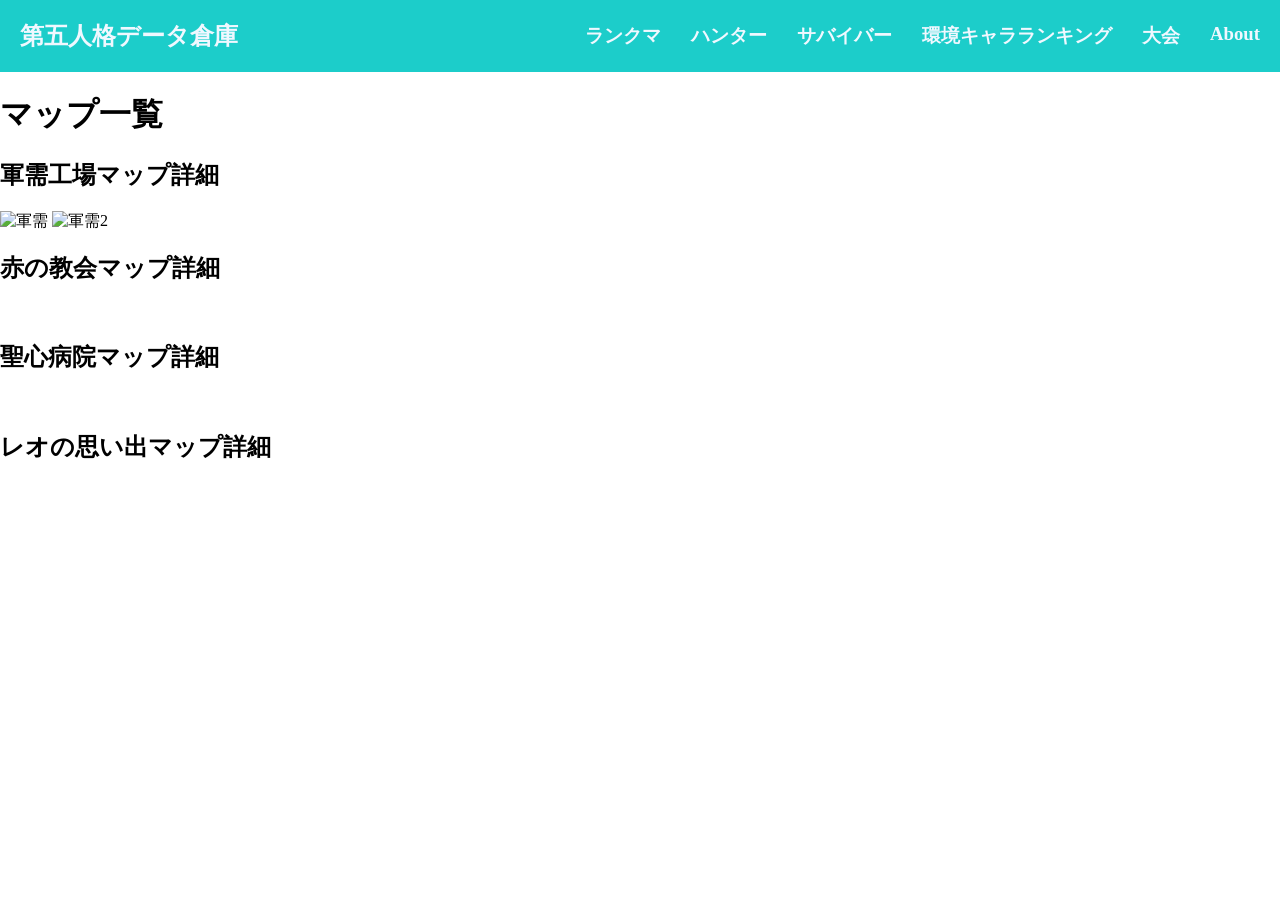
==== suporn.html @ 9f95052d "Add files via upload" ====
<!DOCTYPE html>
<html lang="ja">
<head>
  <meta charset="UTF-8">
    <link rel="stylesheet" href="smile.css">
  <link rel="stylesheet" href="sporn.css">
  <title>スポーン位置一覧</title>

</head>

<body>

   <div class="header">
    <div class="title"> 
      <h2>第五人格データ倉庫</h2>
    </div>
      <div class="headerdata">
      <h3>ランクマ</h3>
      <h3>ハンター</h3>
      <h3>サバイバー</h3>
      <h3>環境キャラランキング</h3>
      <h3>大会</h3>
      <h3>About</h3>
      </div>
    
  </div>


  <div class="map">
    <h1>マップ一覧</h1>
    <h2>軍需工場マップ詳細</h2>
    <img src="./軍需.png" alt="軍需">
    <img src="./軍需2.webp" alt="軍需2">

     <h2>赤の教会マップ詳細</h2>
    <img src="./教会.webp" alt="">
    <img src="./教会2.webp" alt="">

     <h2>聖心病院マップ詳細</h2>
    <img src="./病院.webp" alt="">
    <img src="./病院2.png" alt="">

     <h2>レオの思い出マップ詳細</h2>
    <img src="./レオ.webp" alt="">
    <img src="./レオ2.webp" alt="">
  </div>


</body>
</html>
---- smile.css ----
body {
  font-family: "Avenir Next";
    margin: 0;
}

.header{
    background-color: rgb(28, 205, 202);
    color: aliceblue;
    display:flex;
    padding: 0 20px;
    align-items: center;
    gap: 40px;
    

}
.title{
    display: flex;

}

.headerdata{
    display: flex;
    gap: 30px;
    margin-left: auto;
}

.footer{
   text-align: center;
   padding: 10px 10px;
    color:white;
    background-color: rgb(0, 213, 255);
   
}

.footer p{
    margin: 0;
}
.container {
  max-width: 1200px;
  margin: 0 auto;
  padding: 40px 20px;
}

.cards {
  display: flex;
  gap: 20px;
  flex-wrap: wrap;
}

.card {
  width: calc(33% - 20px);
  background: #1e1e1e;
  color: white;
  padding: 40px;
  border-radius: 12px;
  text-align: center;
  transition: 0.2s;
}

.card:hover {
  transform: translateY(-5px);
}
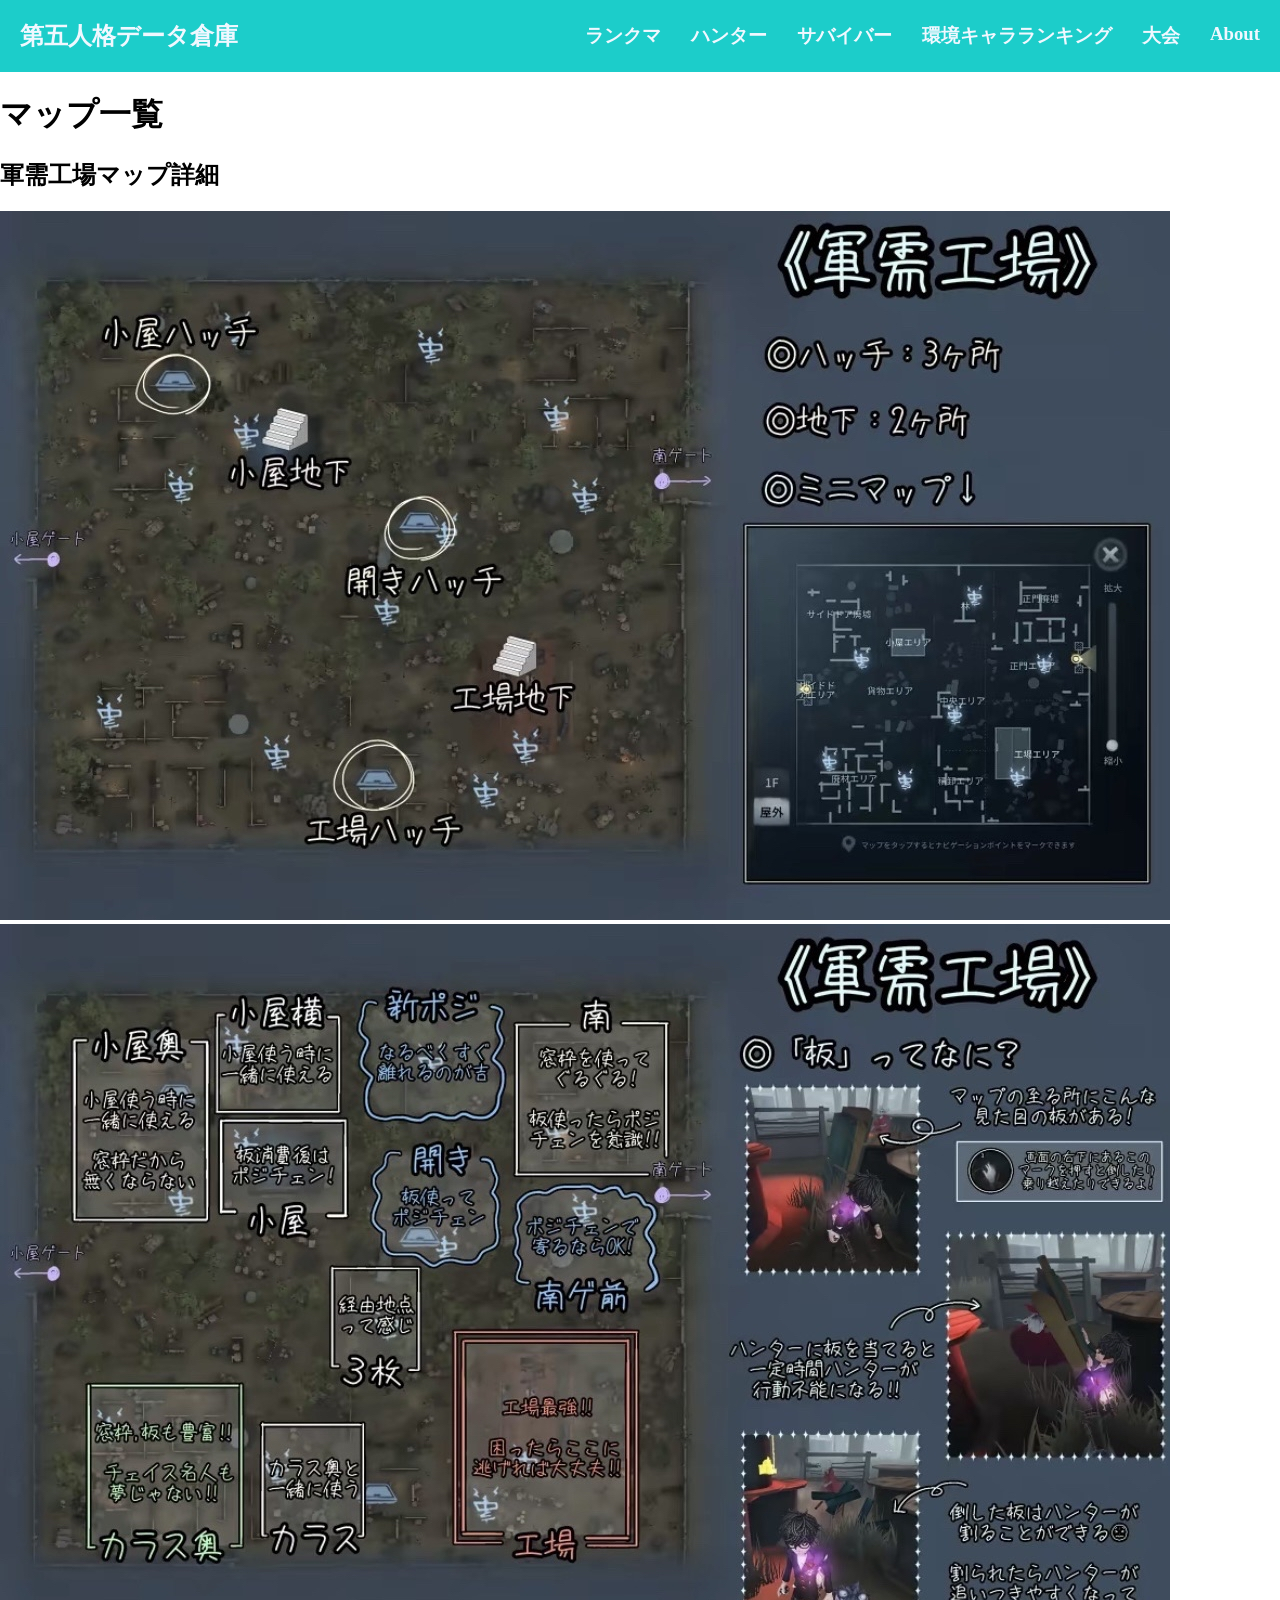
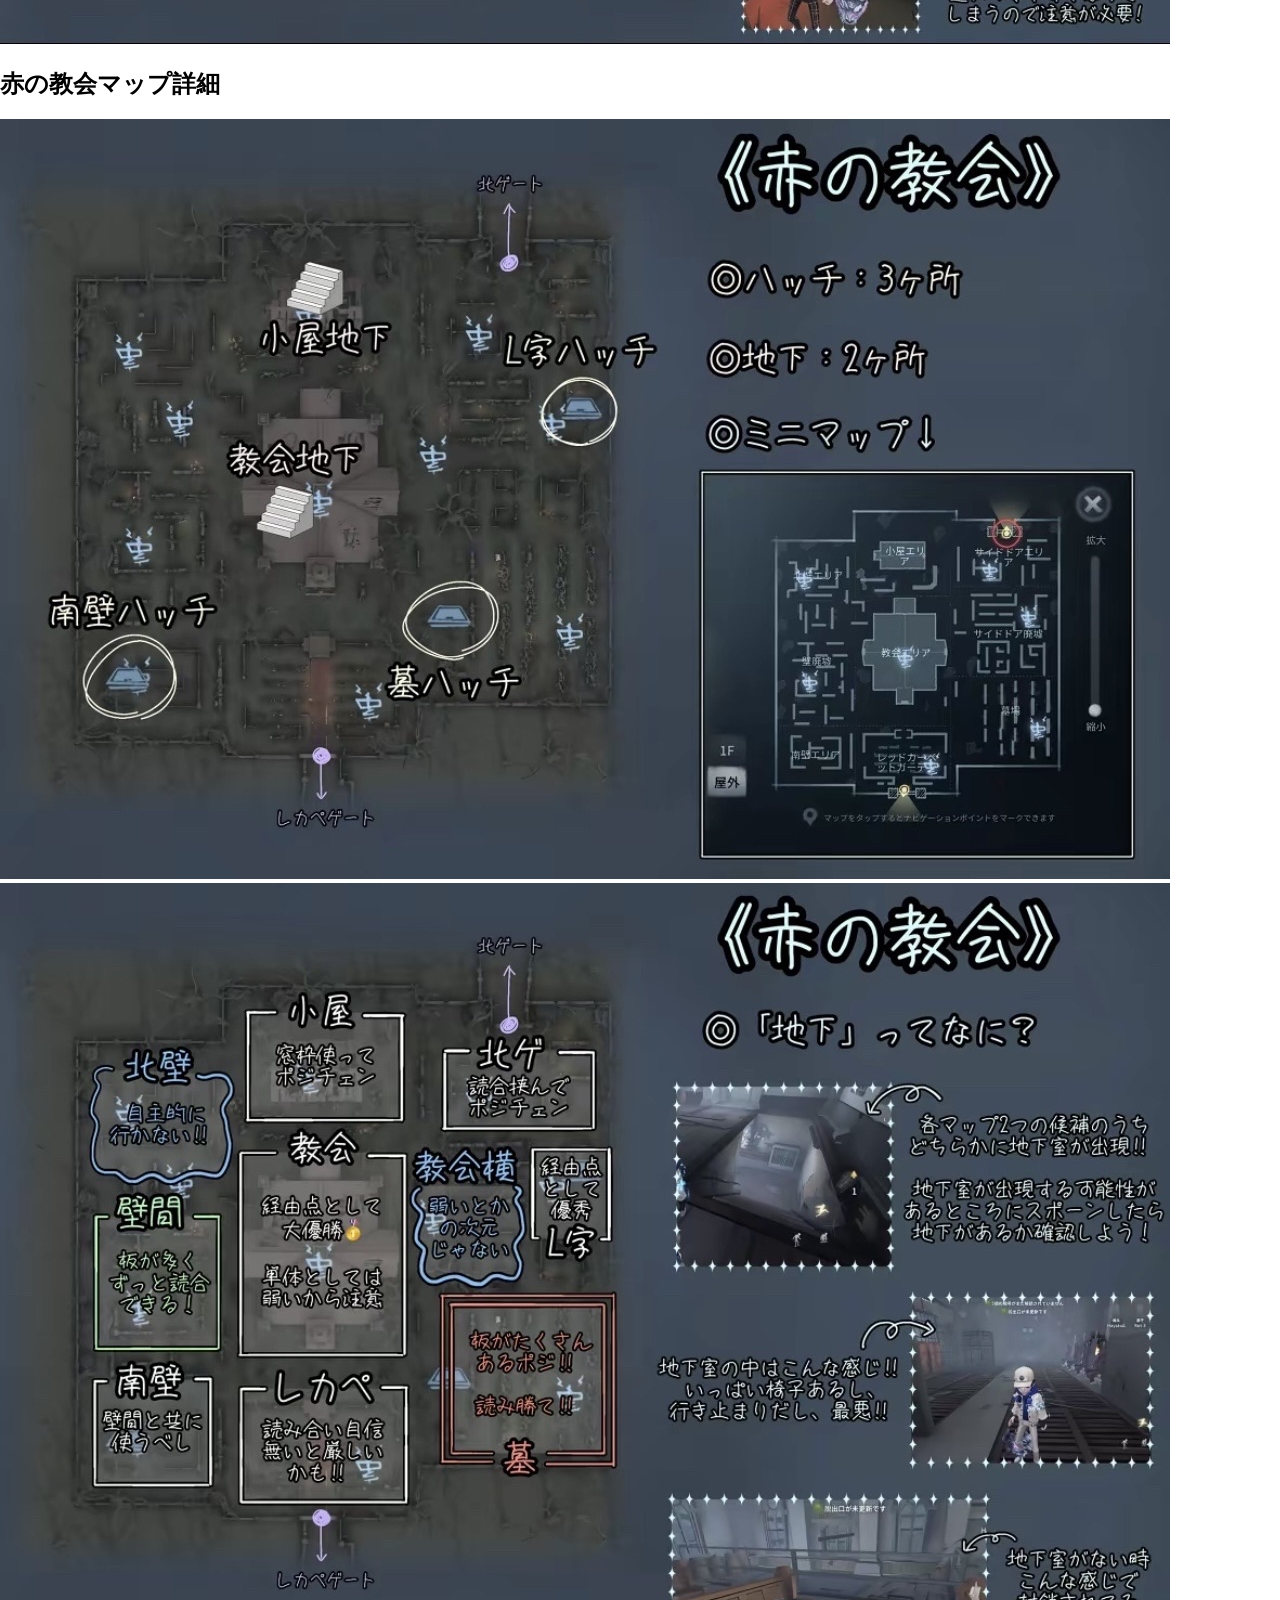
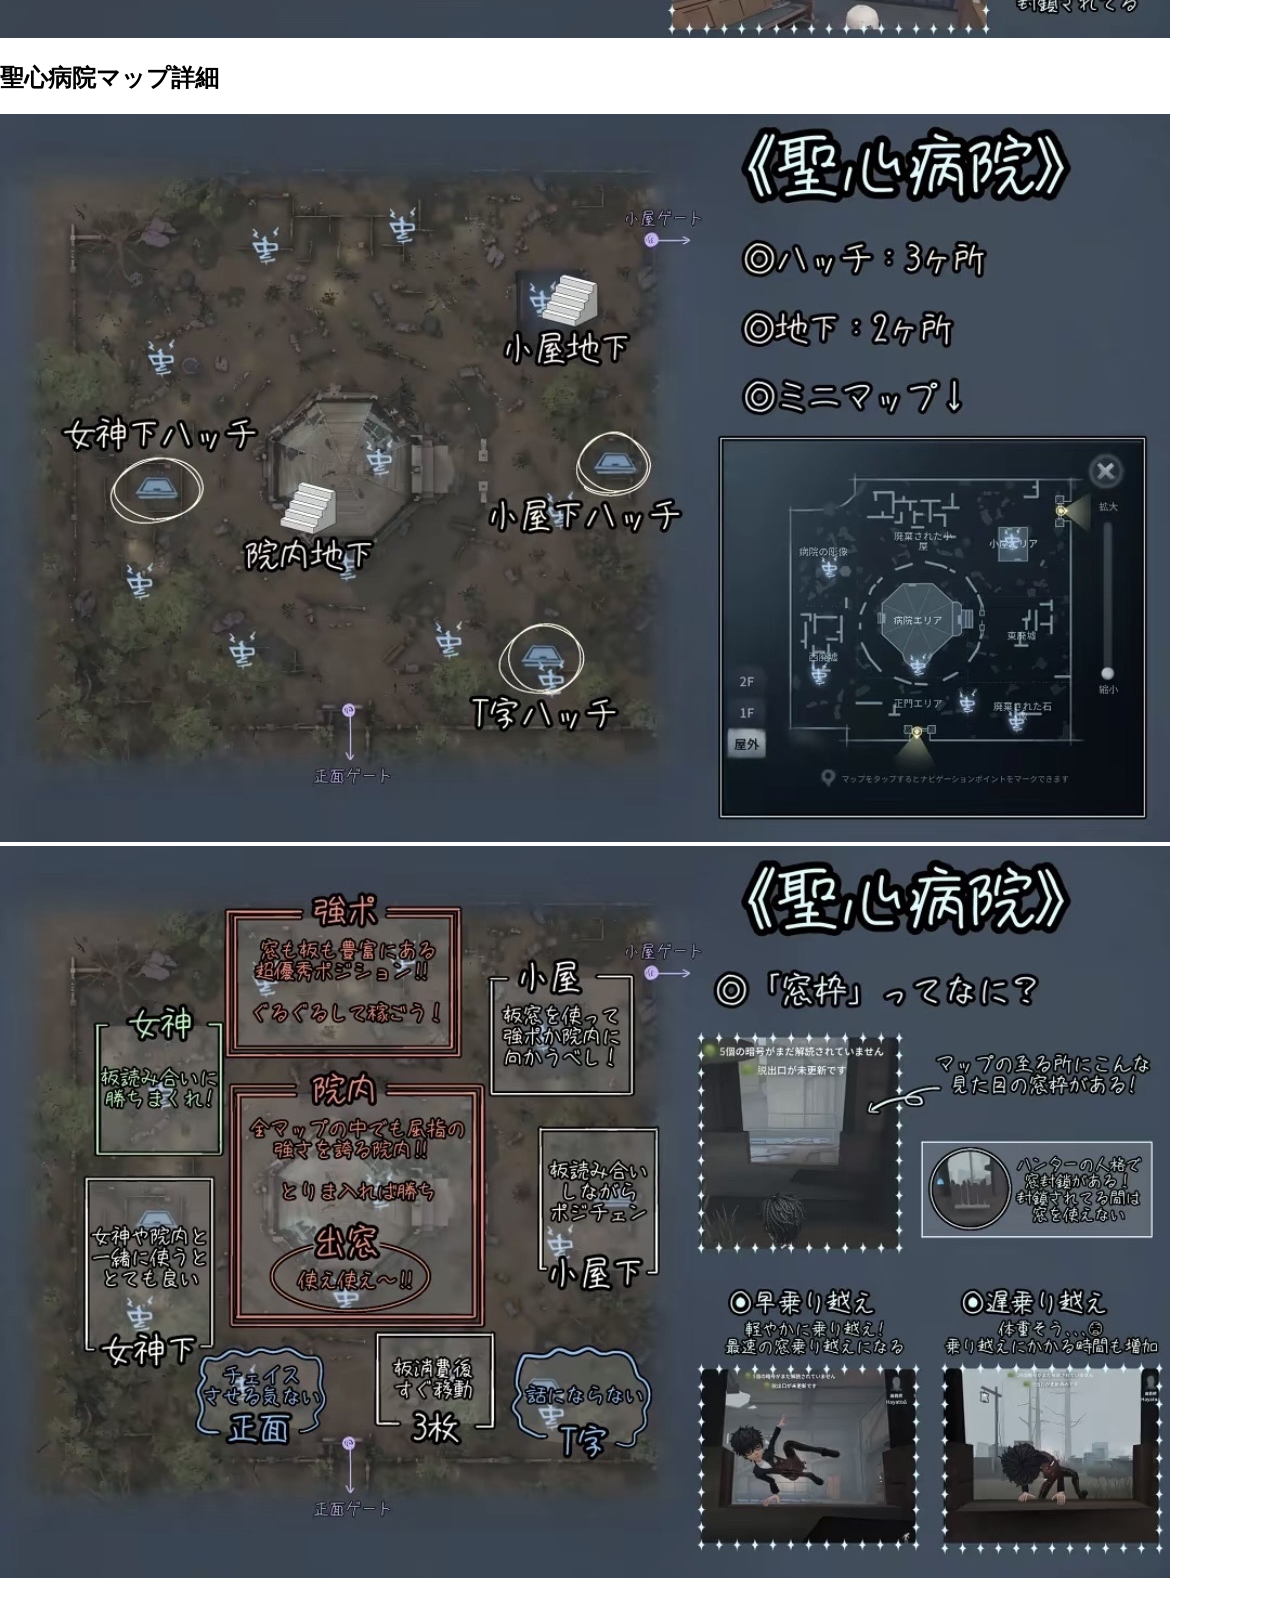
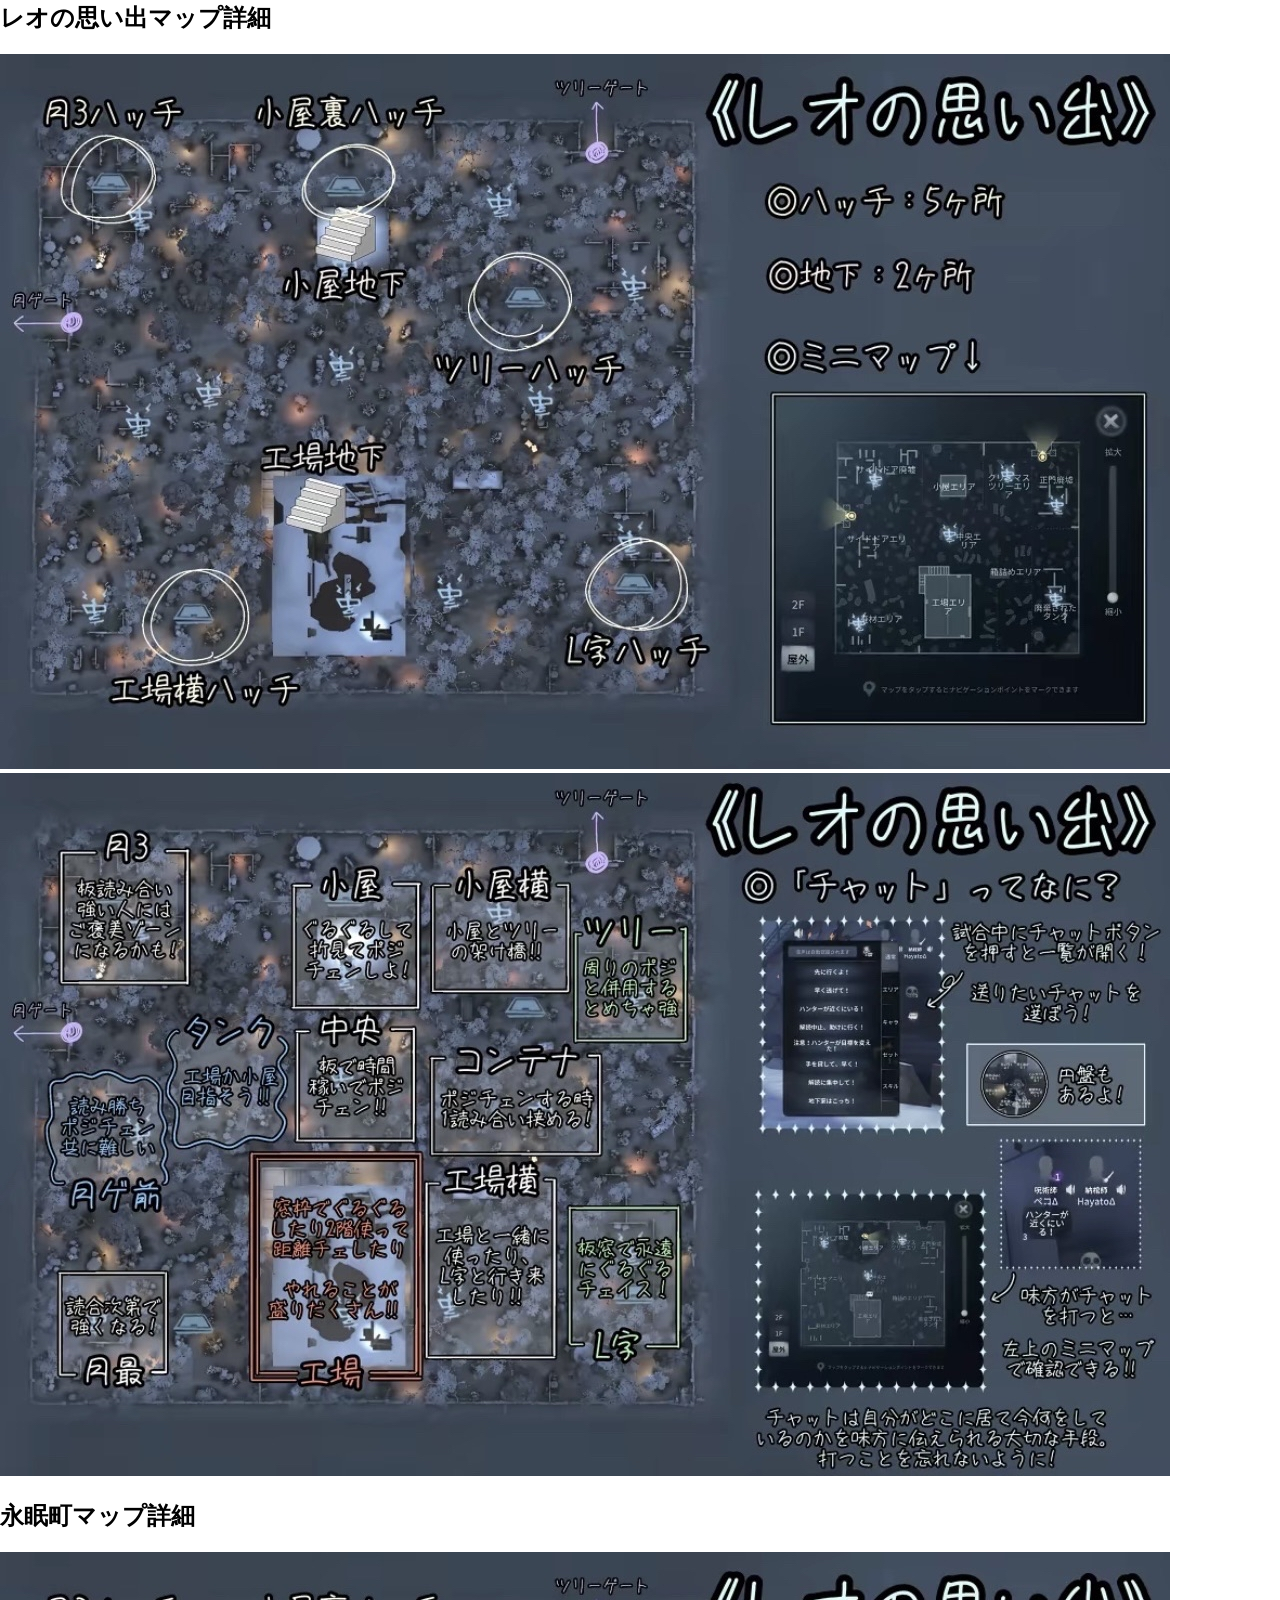
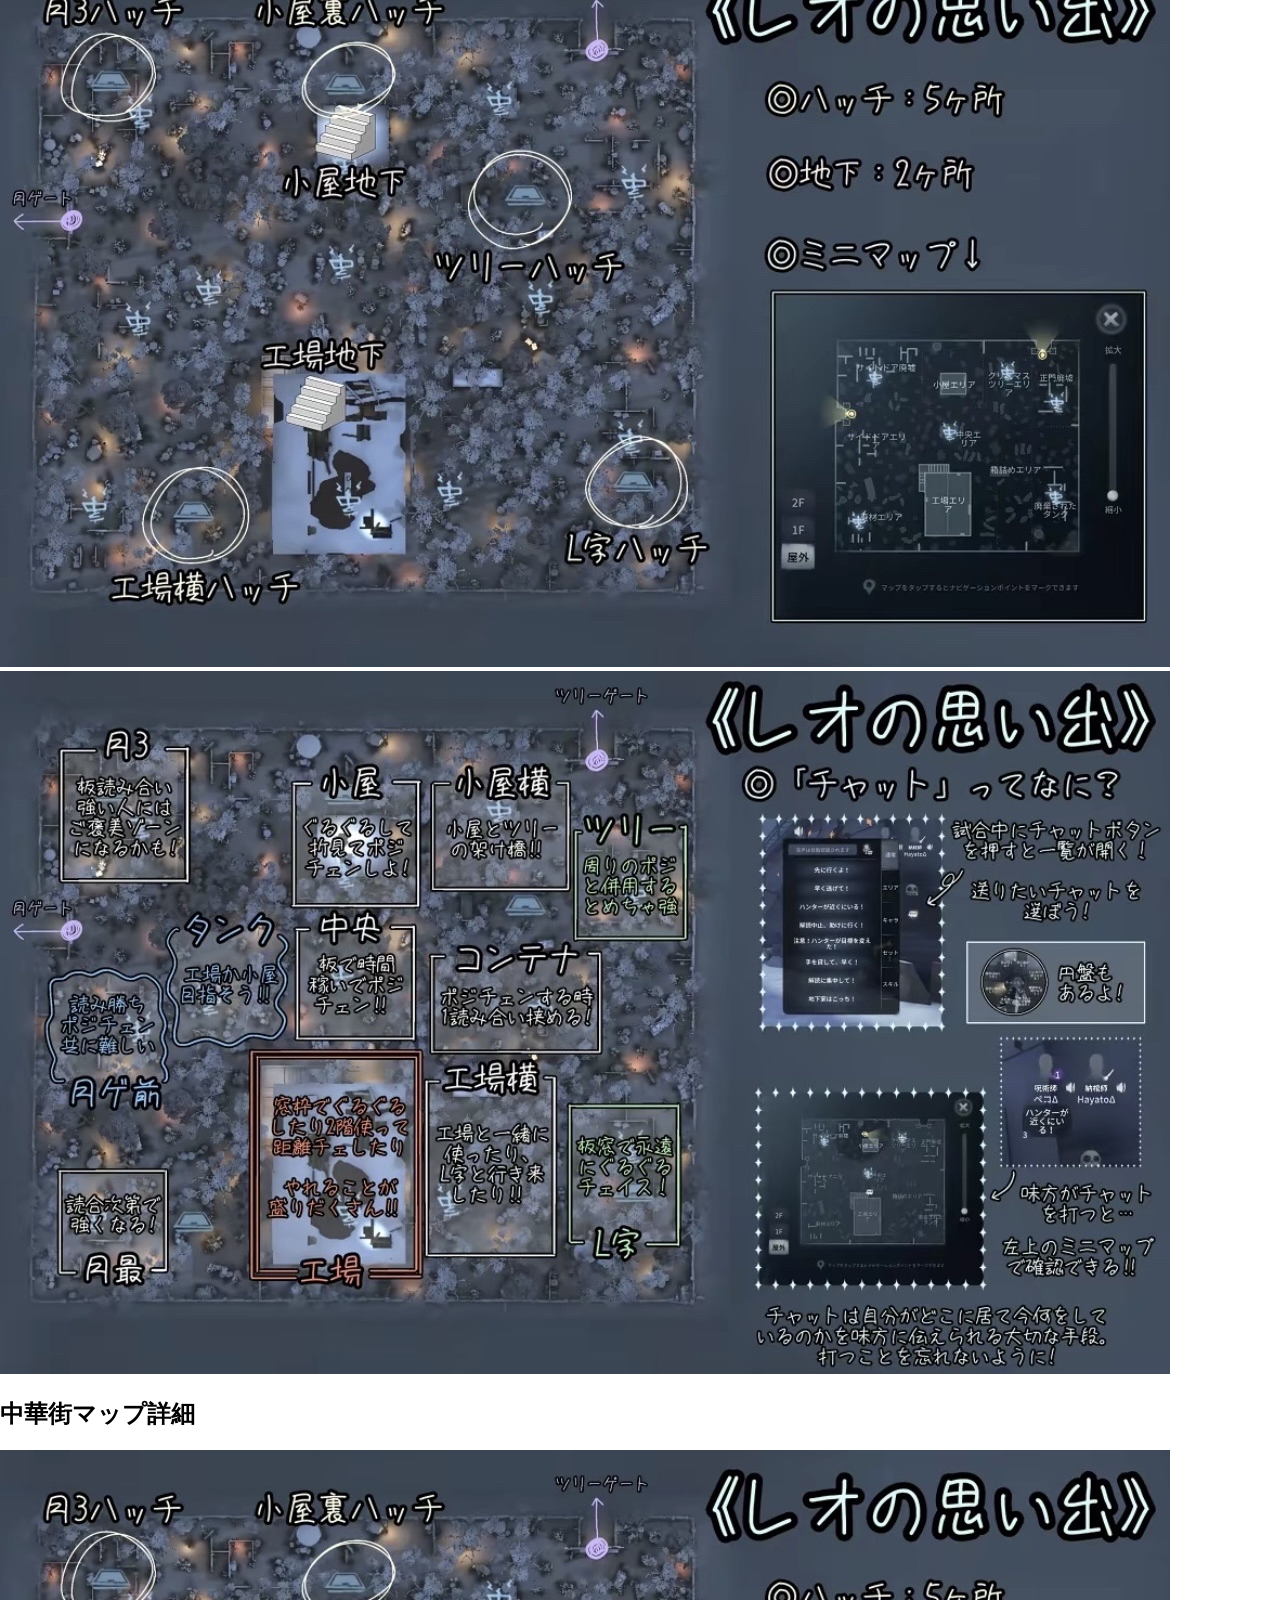
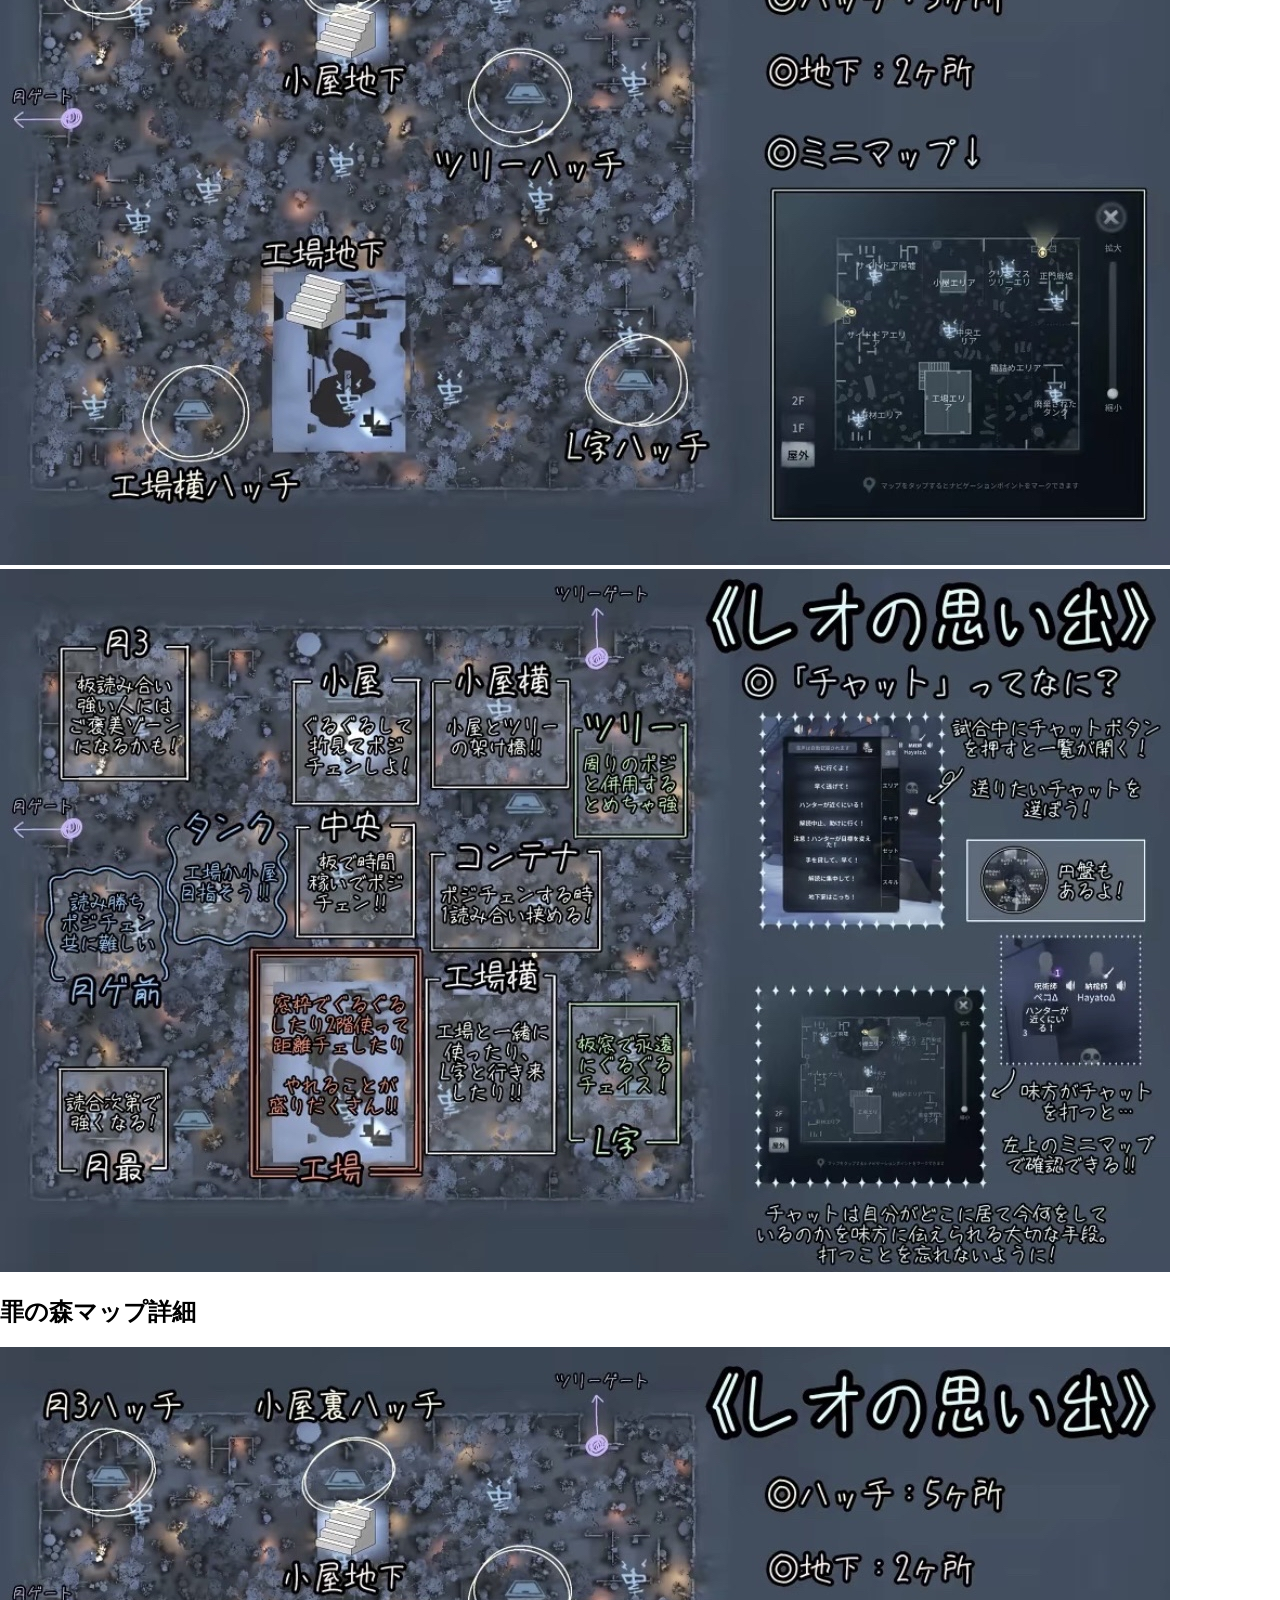
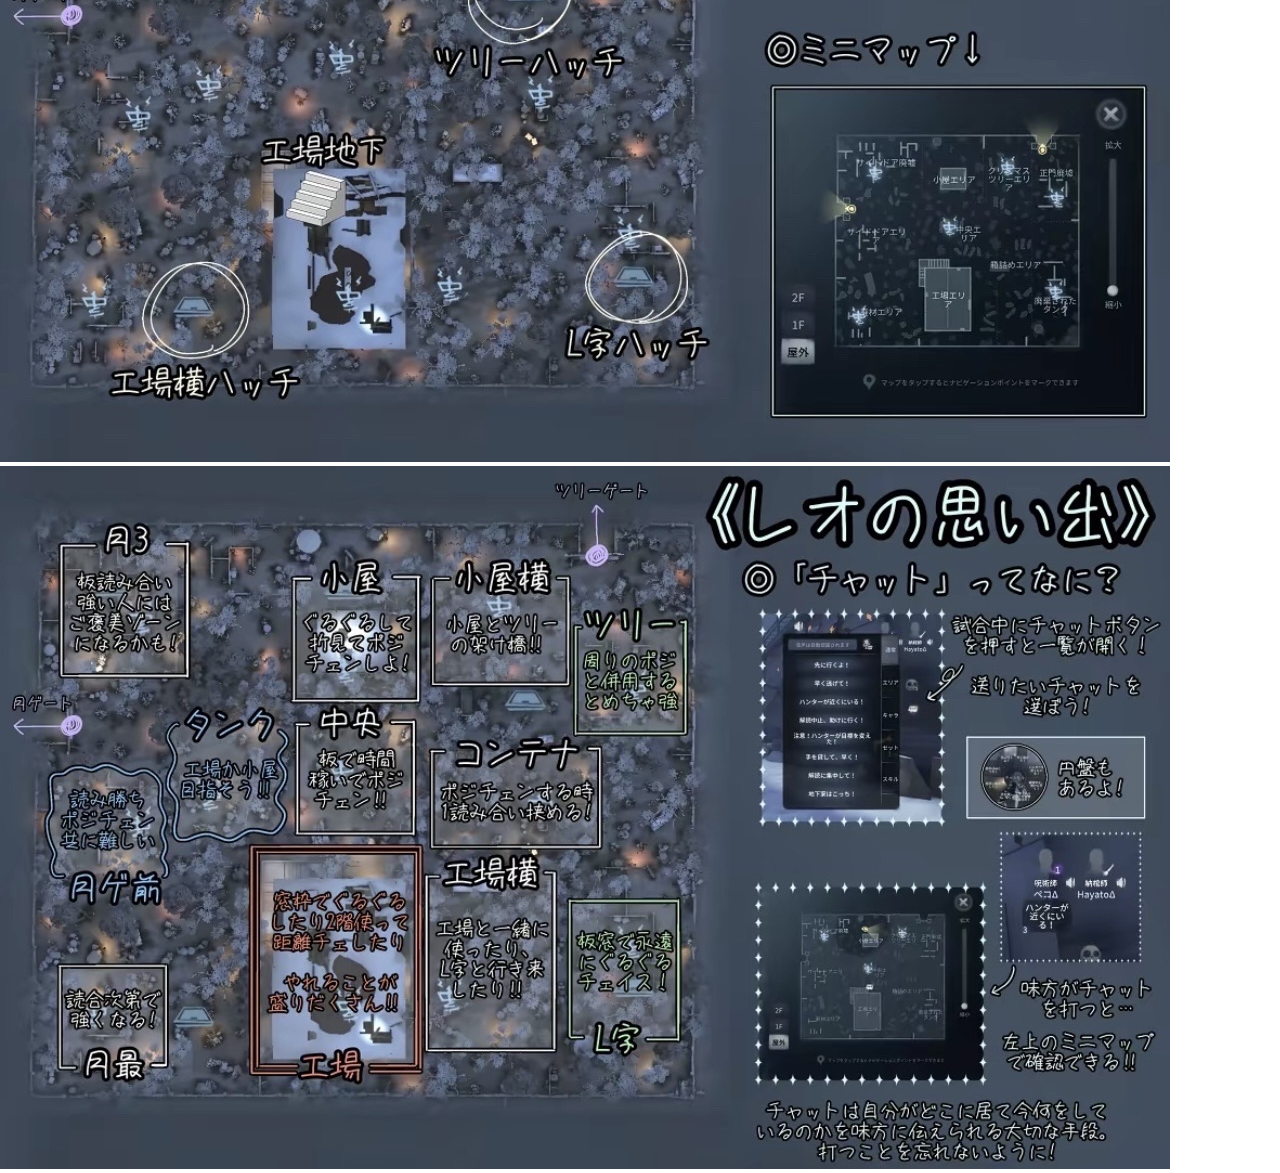
==== commit 4c6659f6: "add map images" ====
--- a/suporn.html
+++ b/suporn.html
@@ -43,6 +43,18 @@
      <h2>レオの思い出マップ詳細</h2>
     <img src="./レオ.webp" alt="">
     <img src="./レオ2.webp" alt="">
+
+     <h2>永眠町マップ詳細</h2>
+    <img src="./レオ.webp" alt="">
+    <img src="./レオ2.webp" alt="">
+
+     <h2>中華街マップ詳細</h2>
+    <img src="./レオ.webp" alt="">
+    <img src="./レオ2.webp" alt="">
+
+     <h2>罪の森マップ詳細</h2>
+    <img src="./レオ.webp" alt="">
+    <img src="./レオ2.webp" alt="">
   </div>
 
 
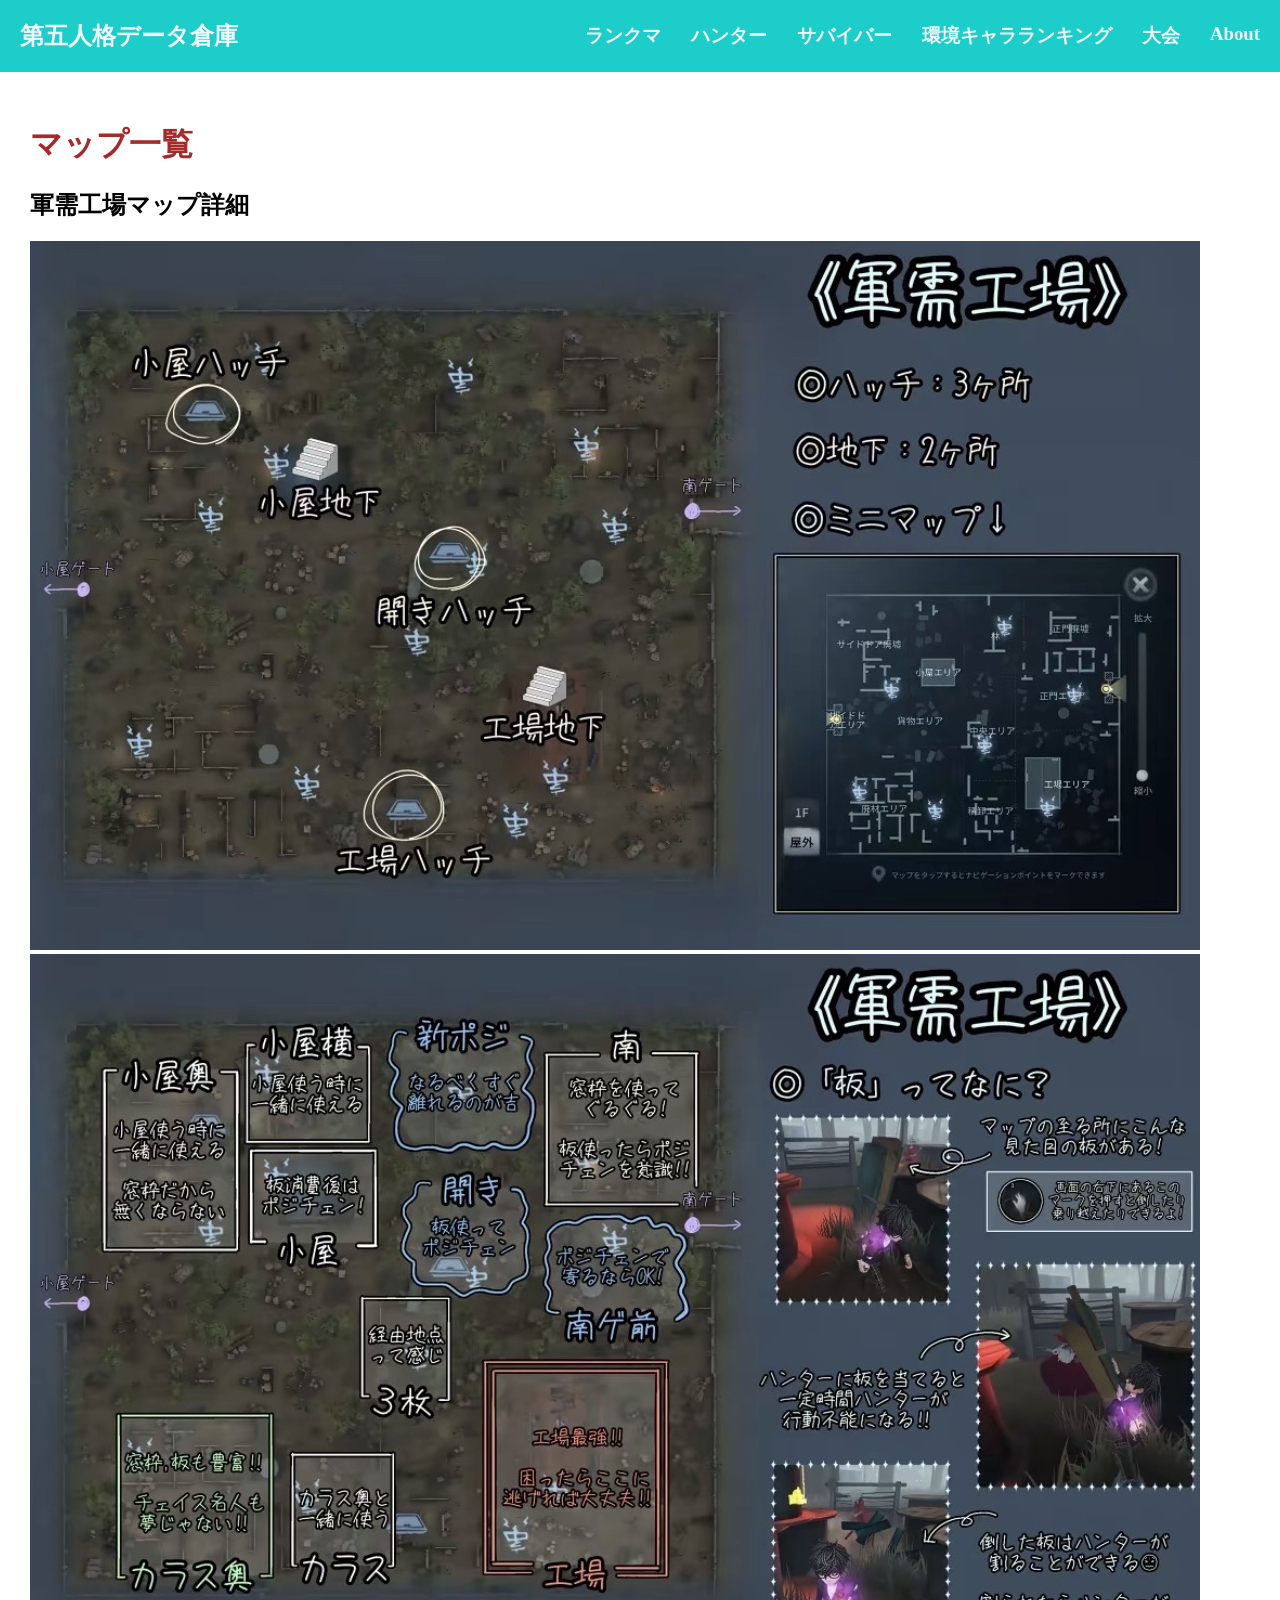
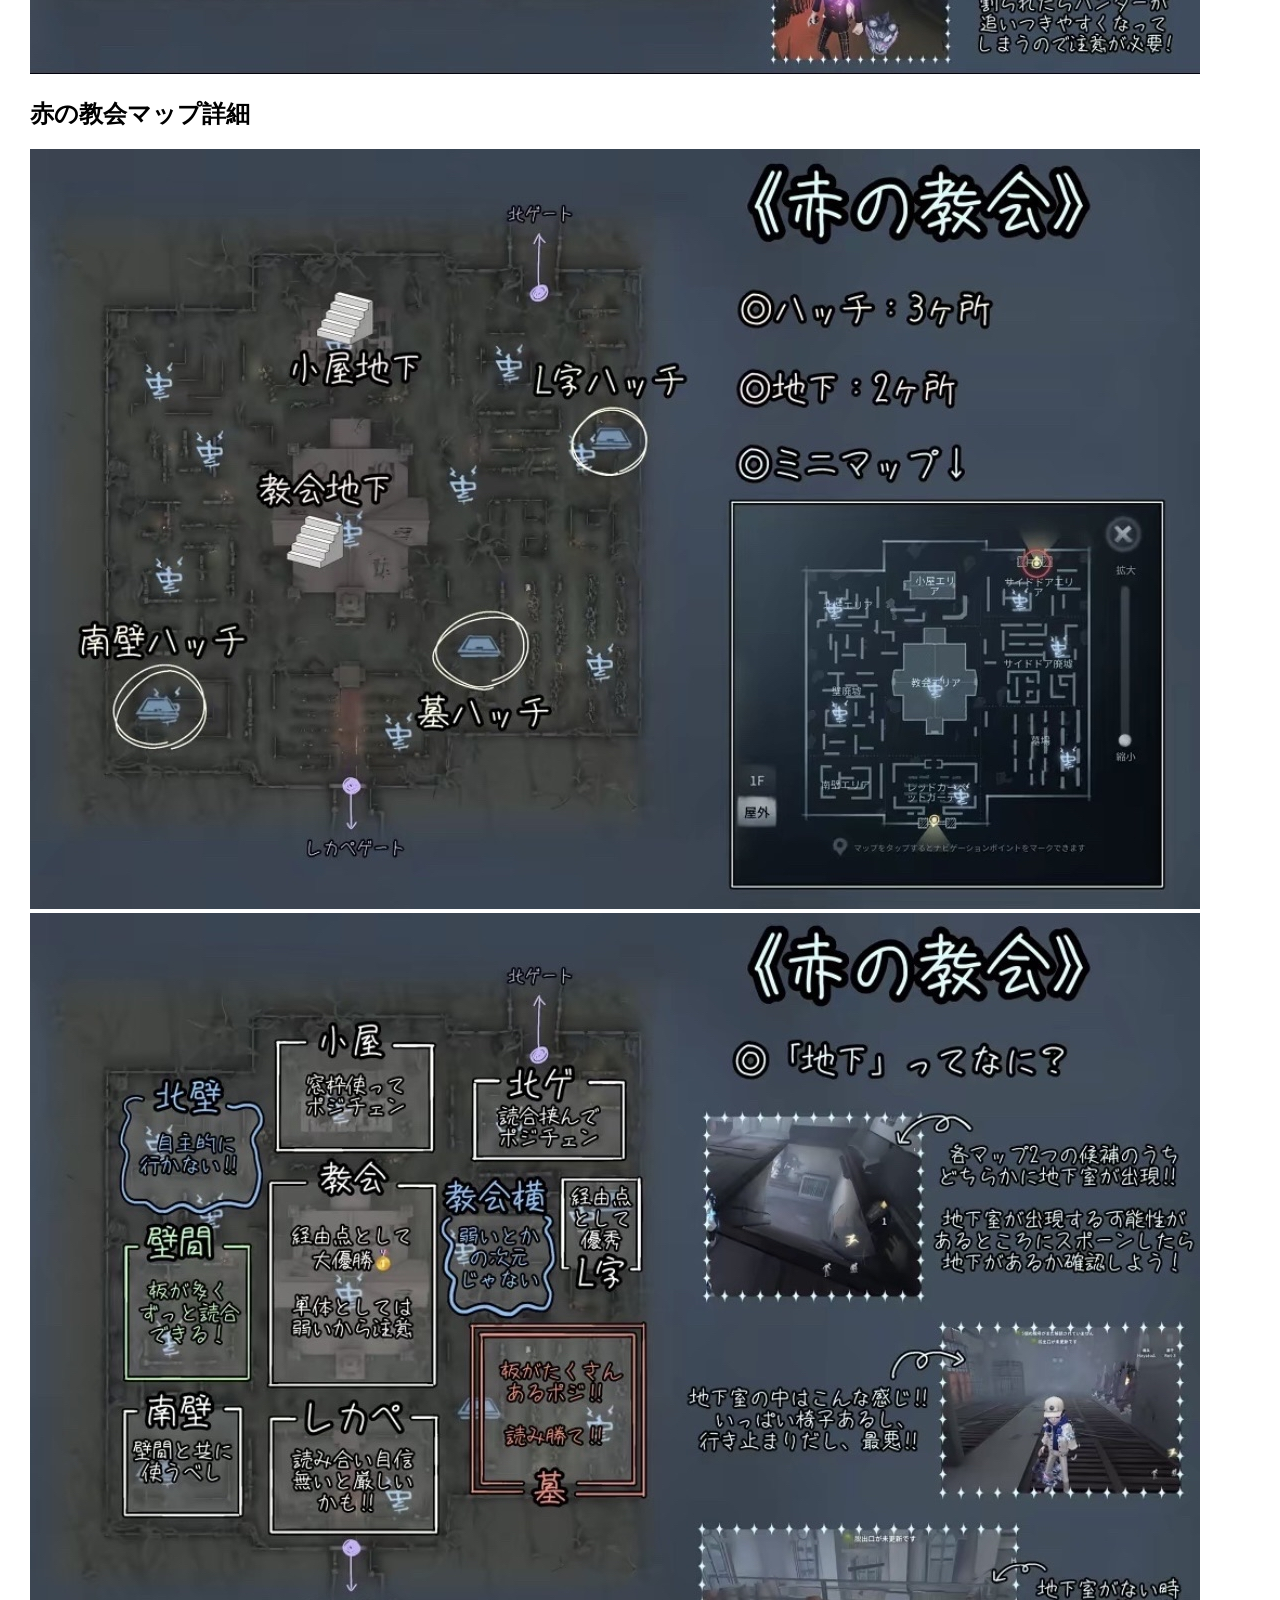
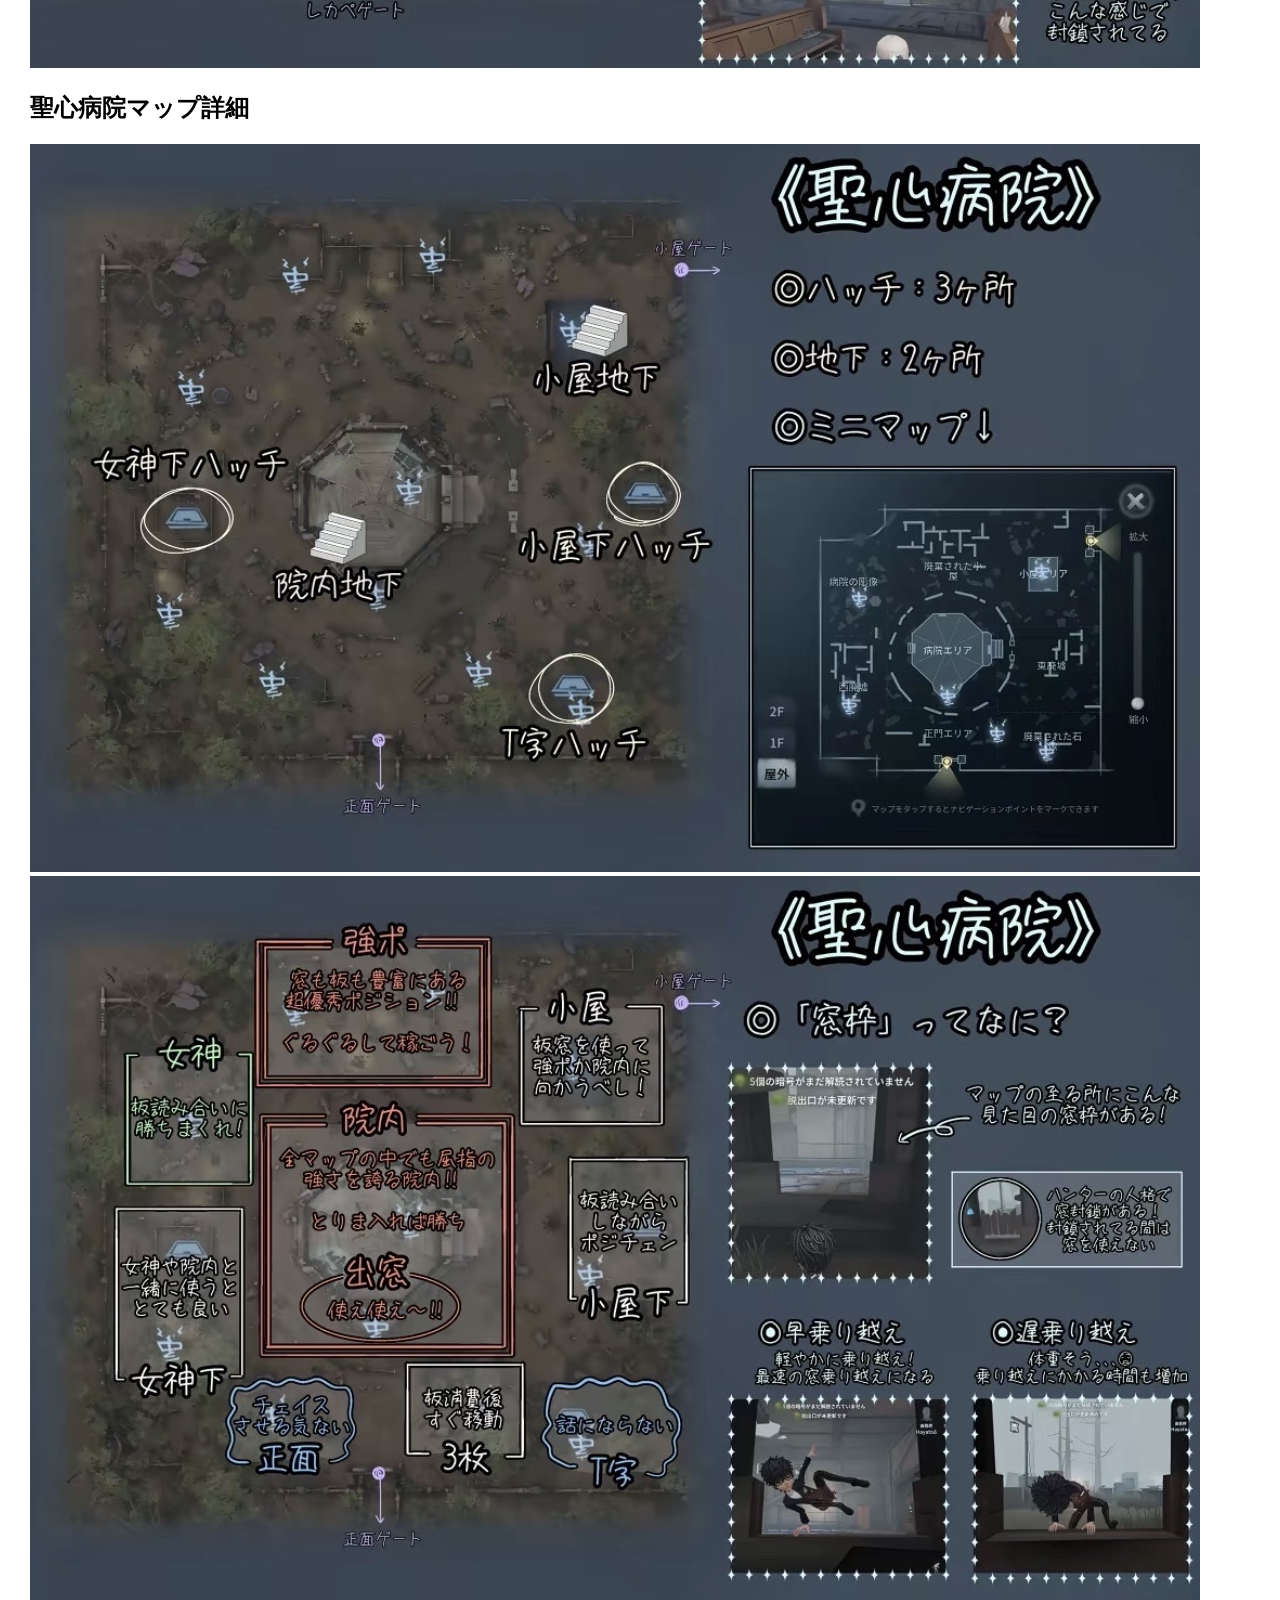
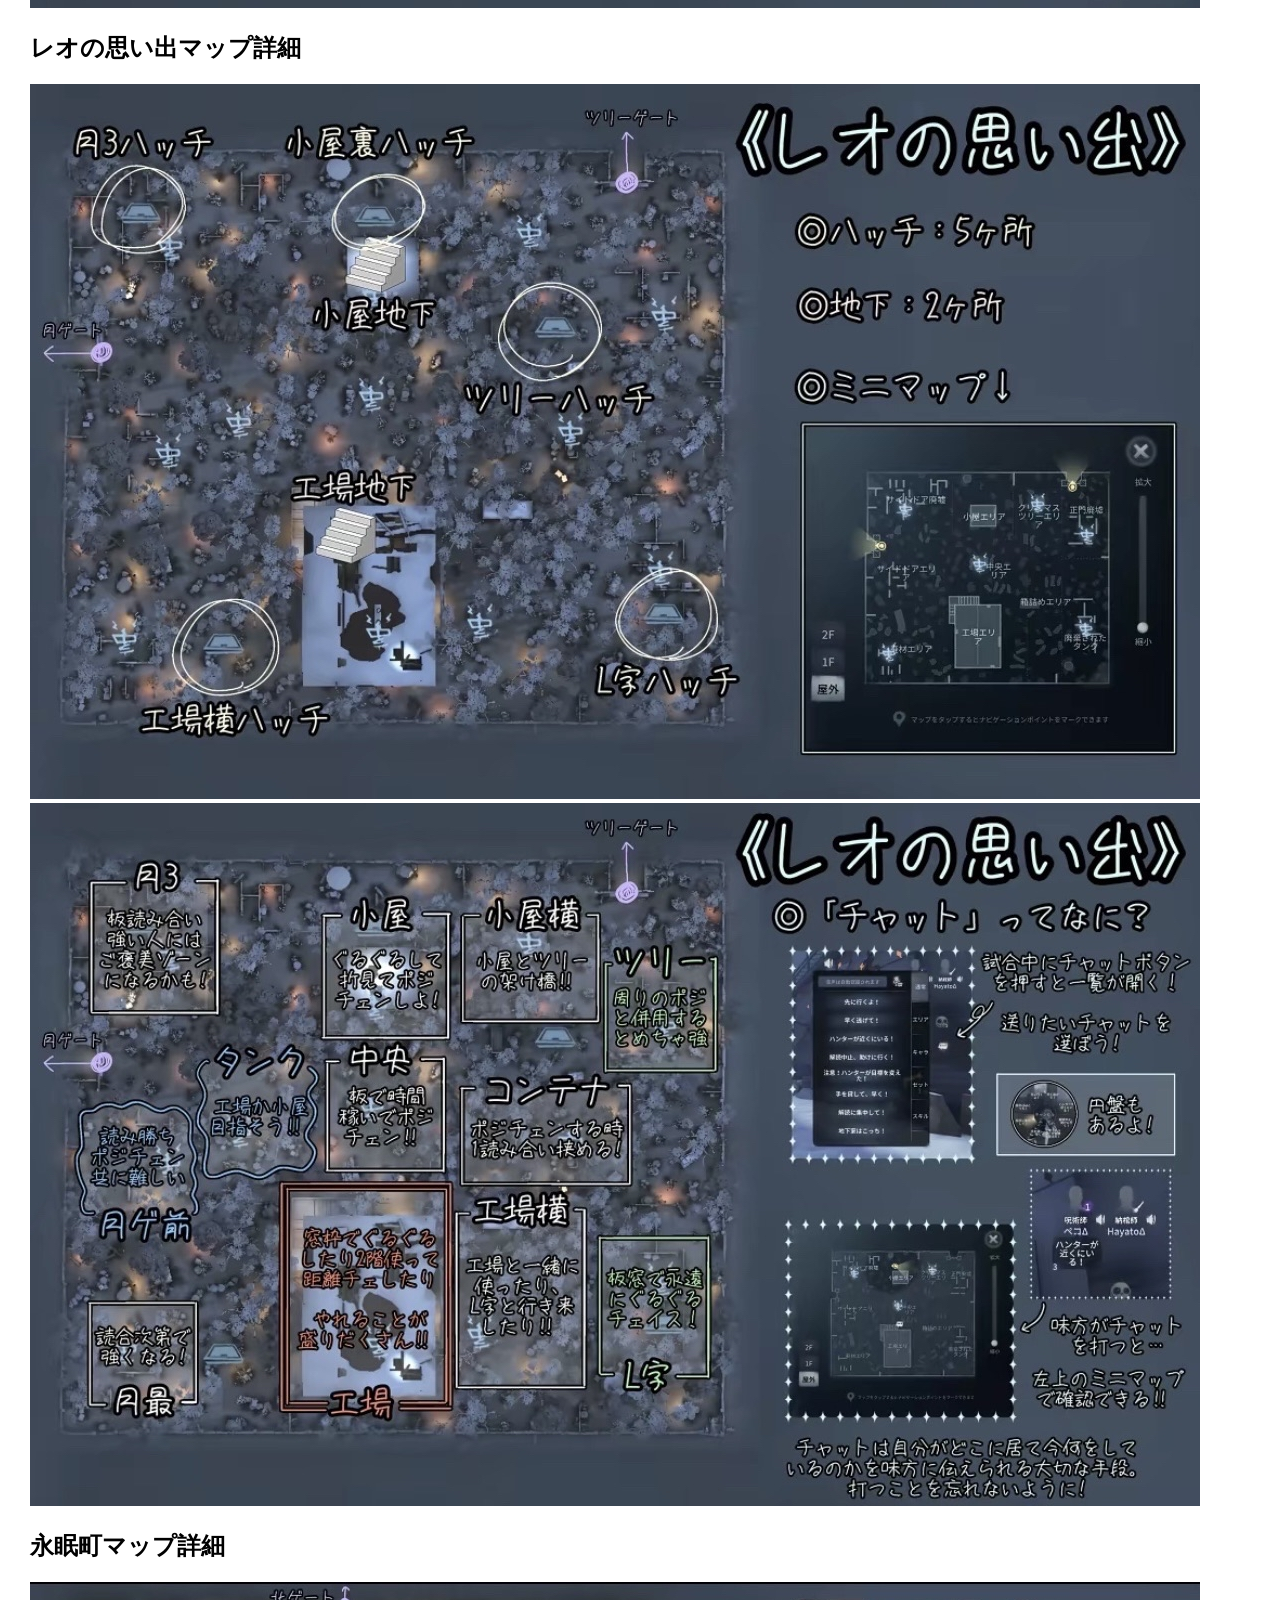
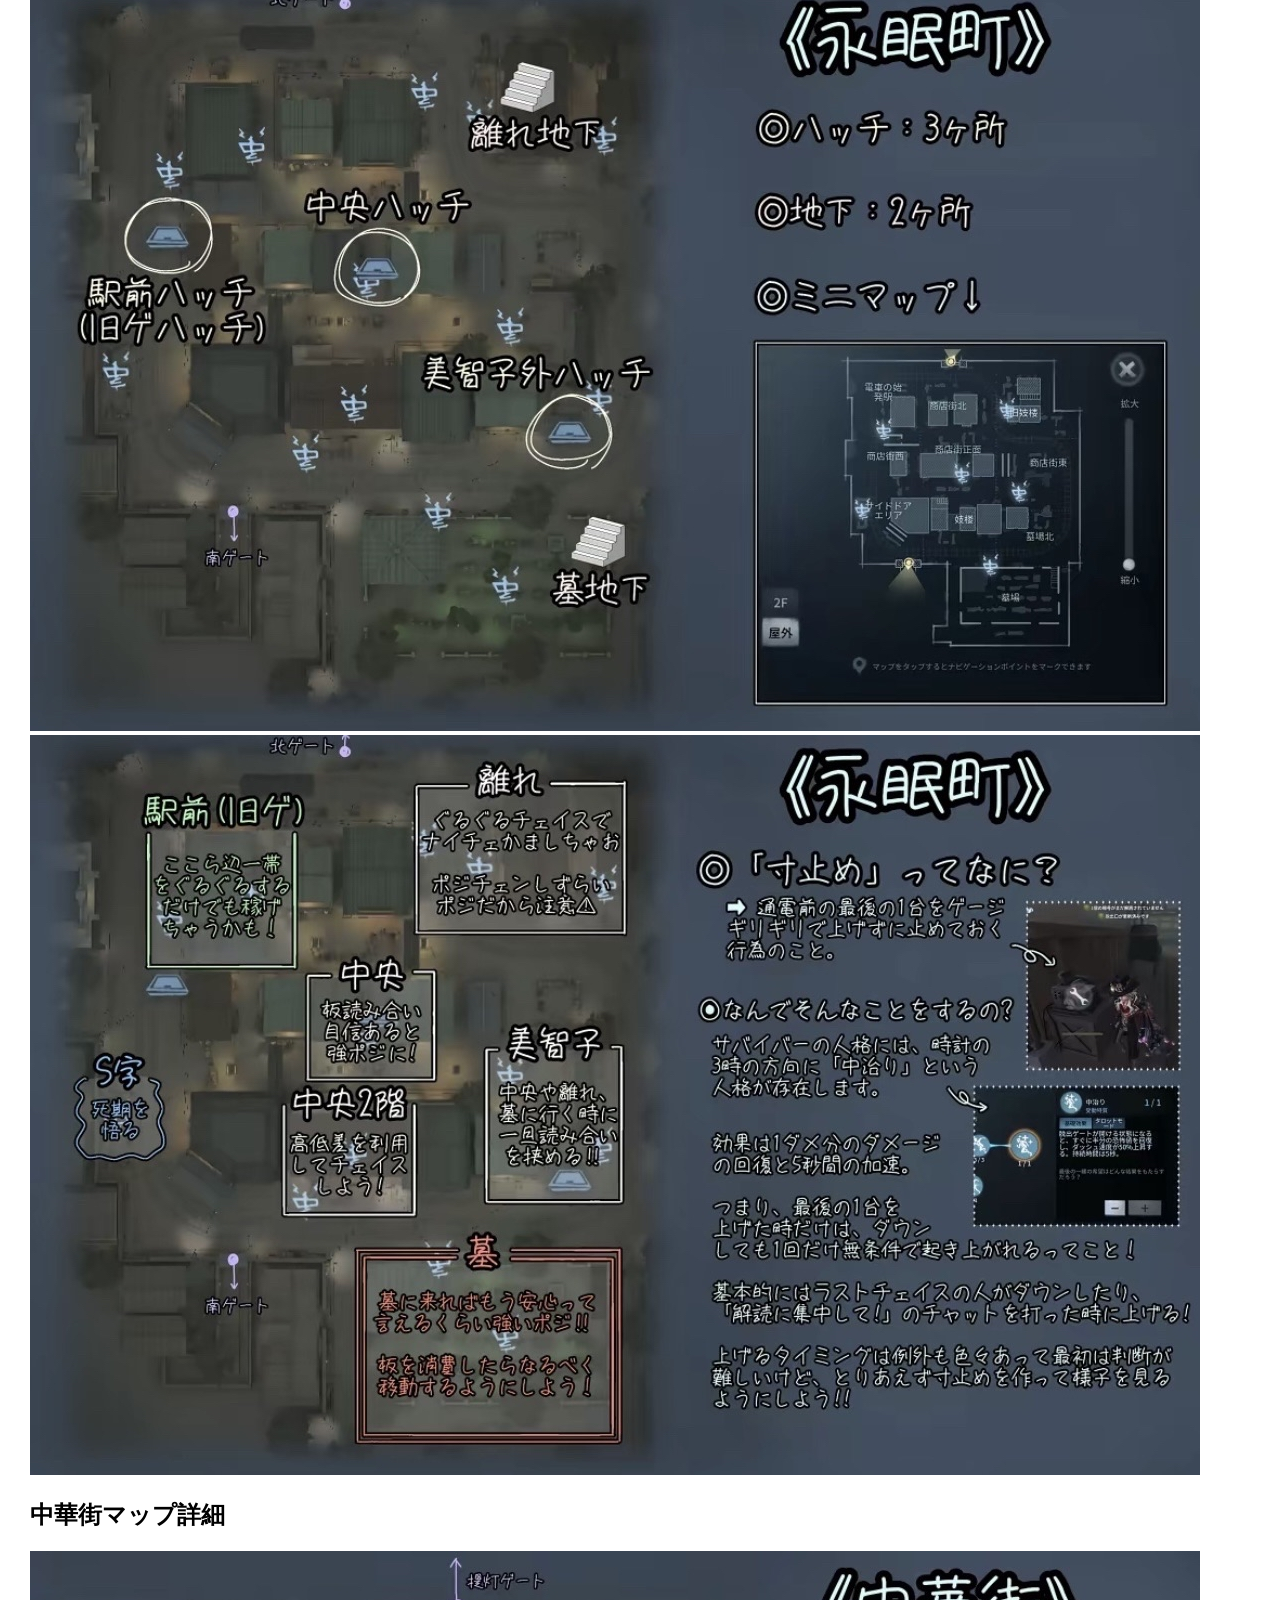
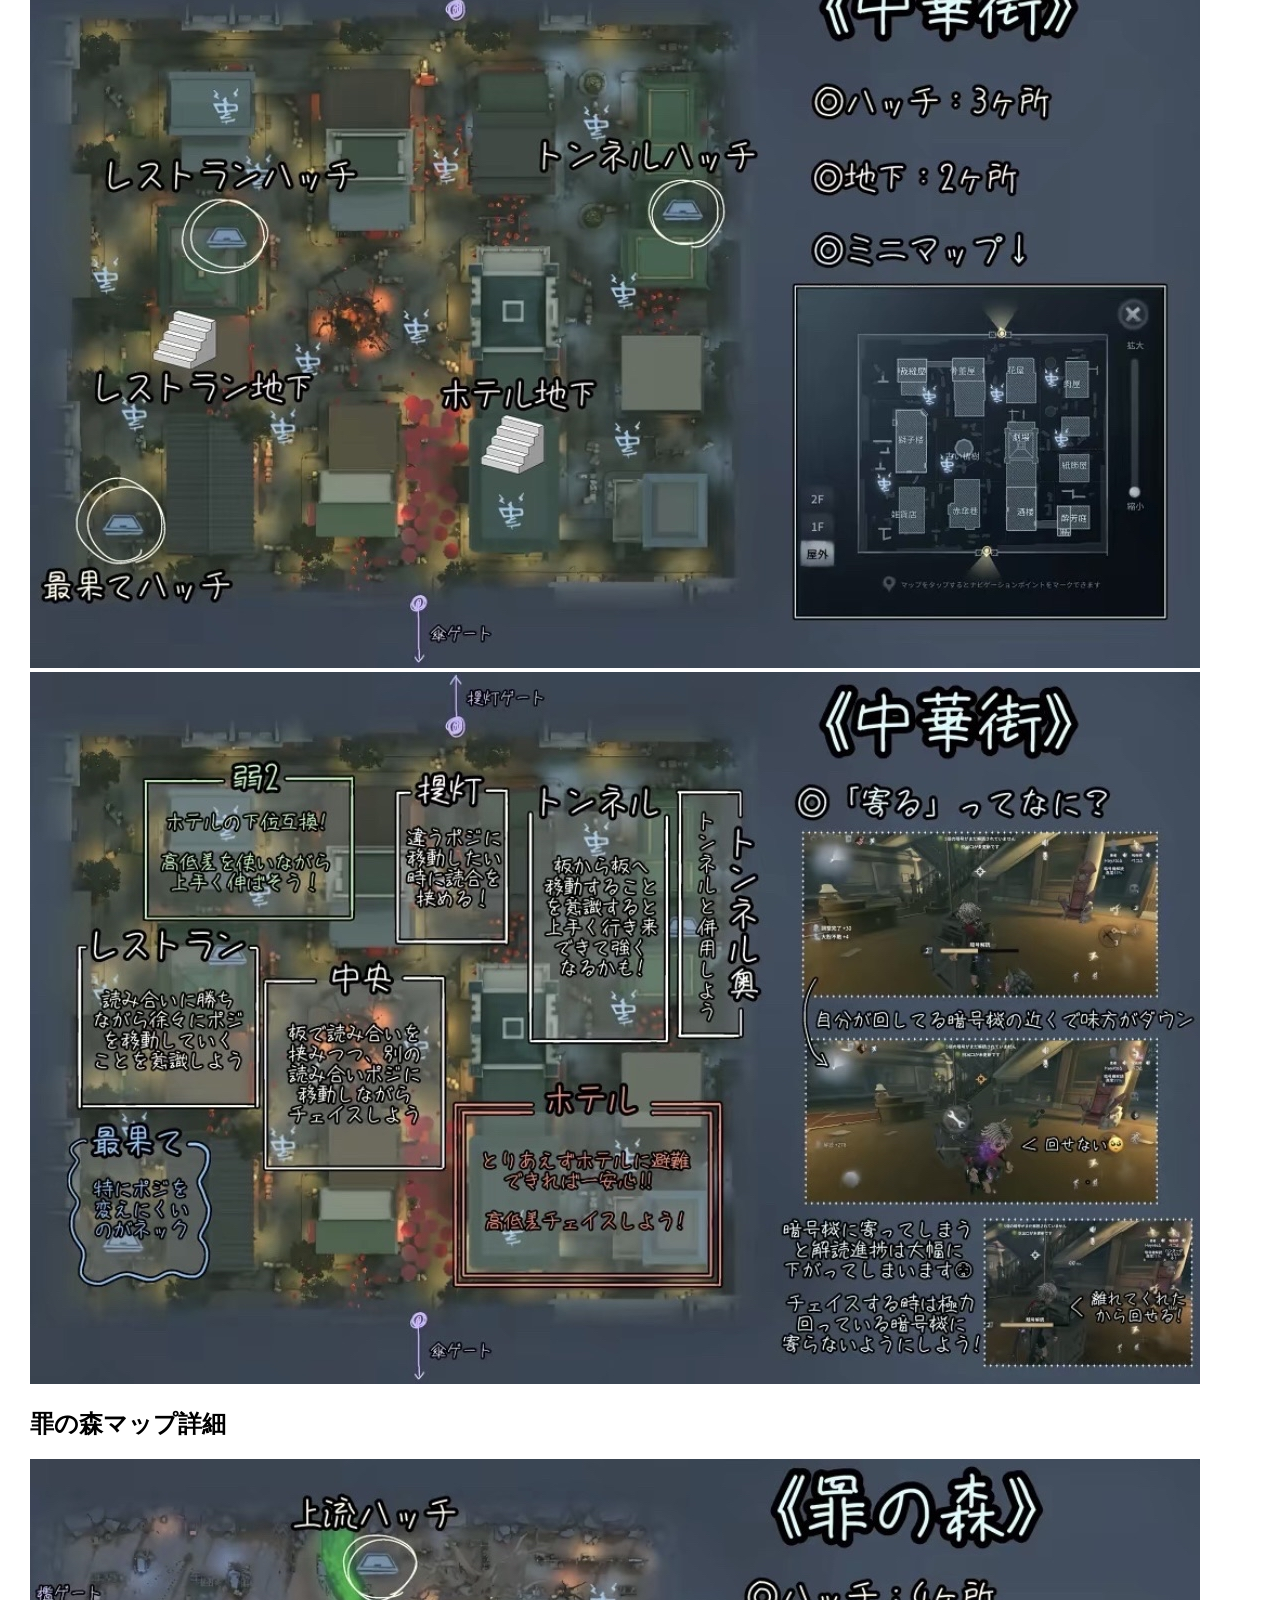
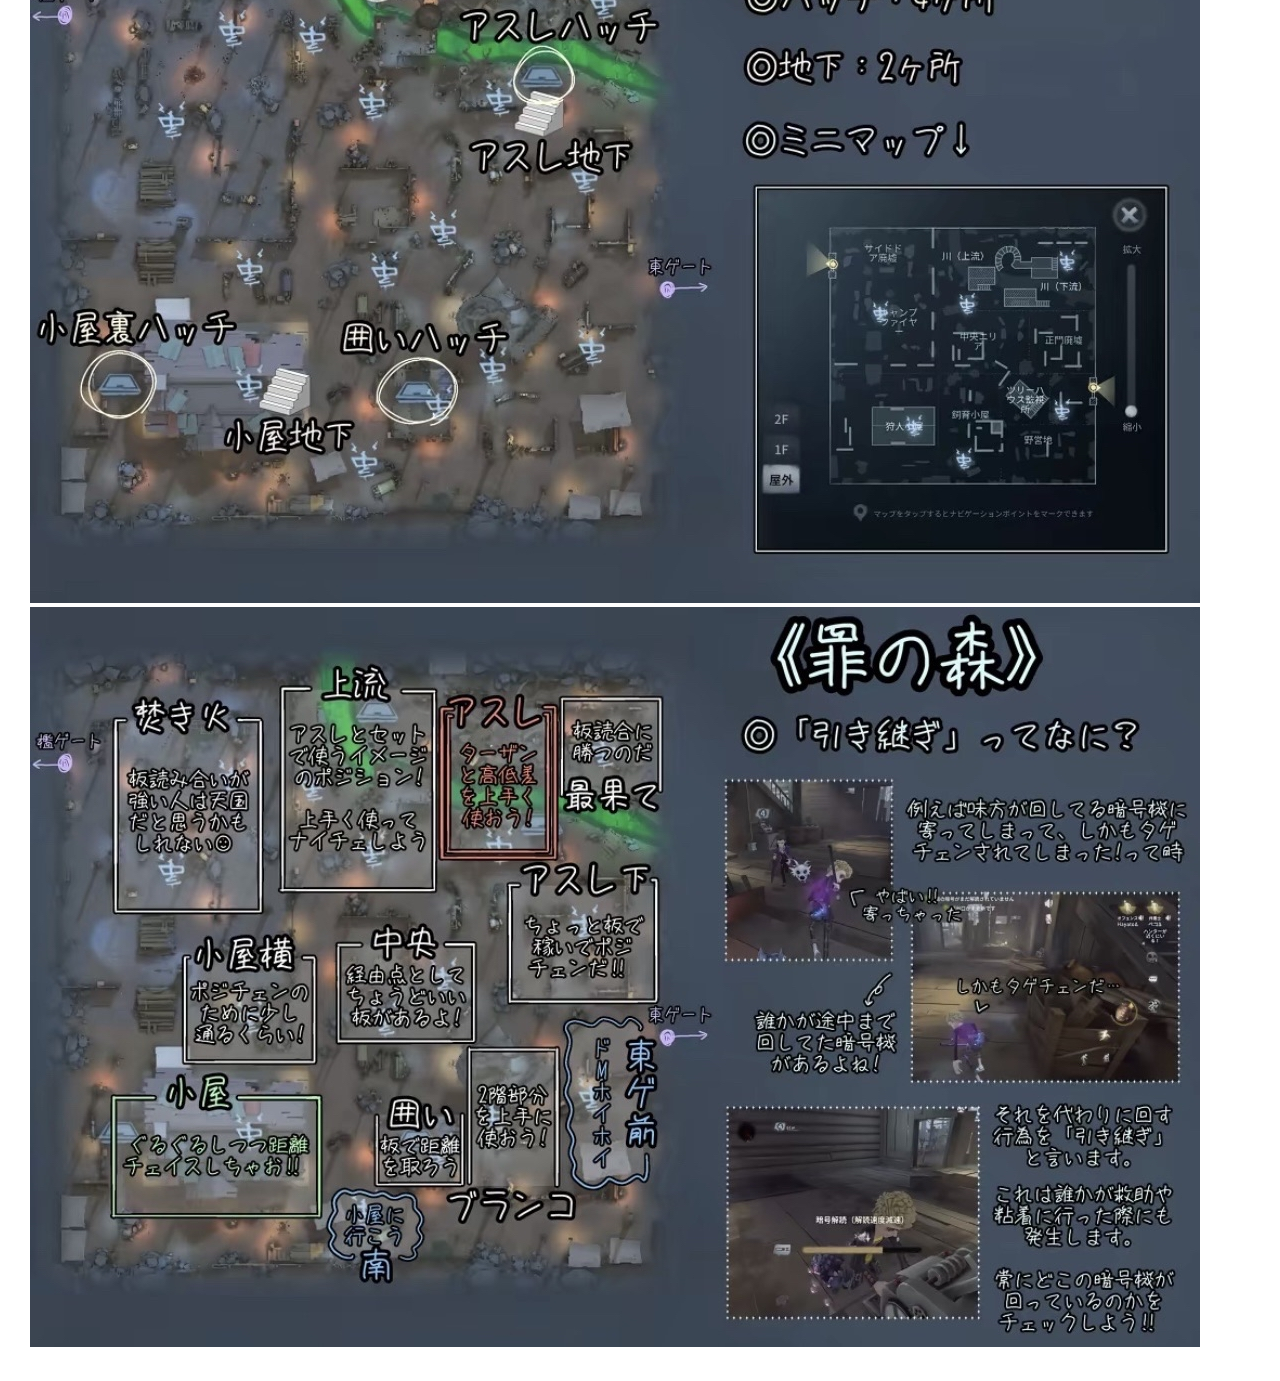
==== commit 1ad70cbb: "マップの画像を修正" ====
--- a/suporn.html
+++ b/suporn.html
@@ -45,16 +45,16 @@
     <img src="./レオ2.webp" alt="">
 
      <h2>永眠町マップ詳細</h2>
-    <img src="./レオ.webp" alt="">
-    <img src="./レオ2.webp" alt="">
+    <img src="./永眠町.webp" alt="">
+    <img src="./永眠町2.webp" alt="">
 
      <h2>中華街マップ詳細</h2>
-    <img src="./レオ.webp" alt="">
-    <img src="./レオ2.webp" alt="">
+    <img src="./中華街.webp" alt="">
+    <img src="./中華街2.webp" alt="">
 
      <h2>罪の森マップ詳細</h2>
-    <img src="./レオ.webp" alt="">
-    <img src="./レオ2.webp" alt="">
+    <img src="./罪の森.webp" alt="">
+    <img src="./罪の森2.webp" alt="">
   </div>
 
 
--- a/sporn.css
+++ b/sporn.css
@@ -0,0 +1,8 @@
+.map{
+    margin: 0 auto; 
+    padding: 30px;  
+}
+
+h1{
+    color: brown;    
+}
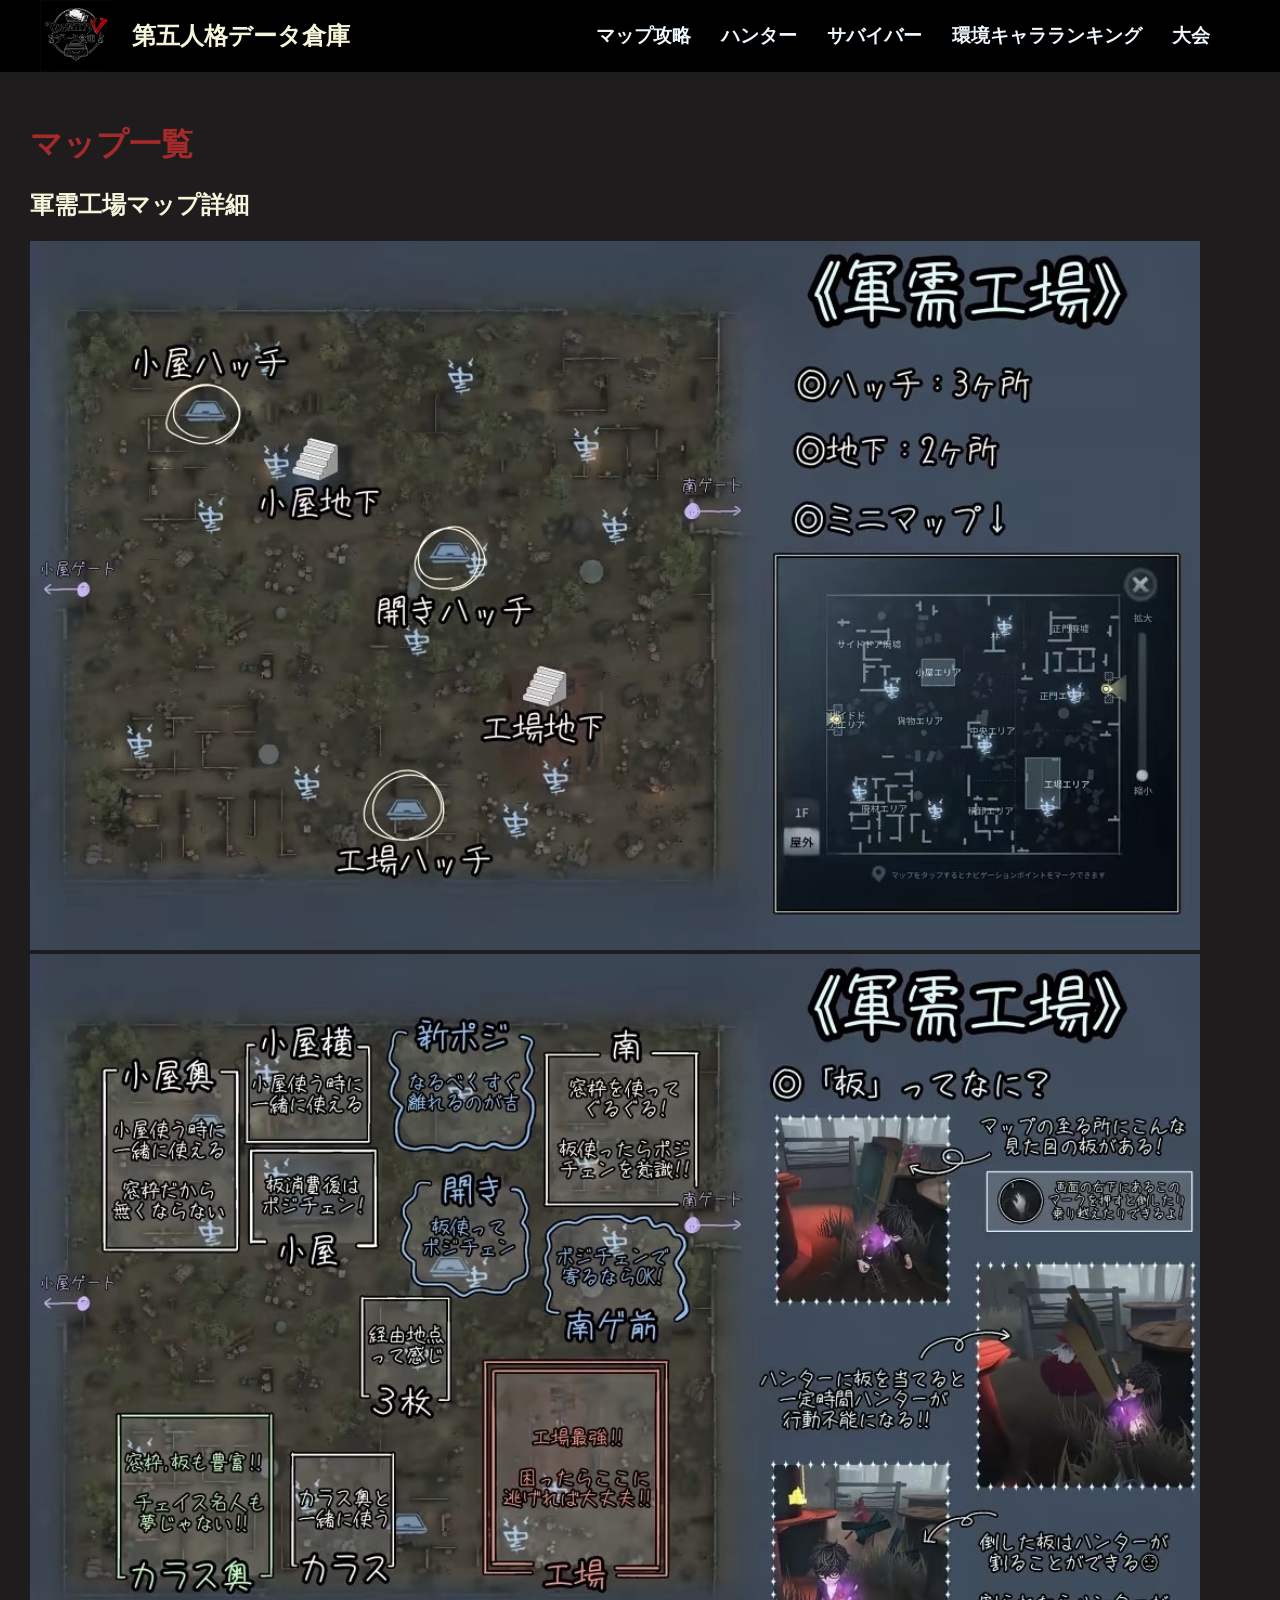
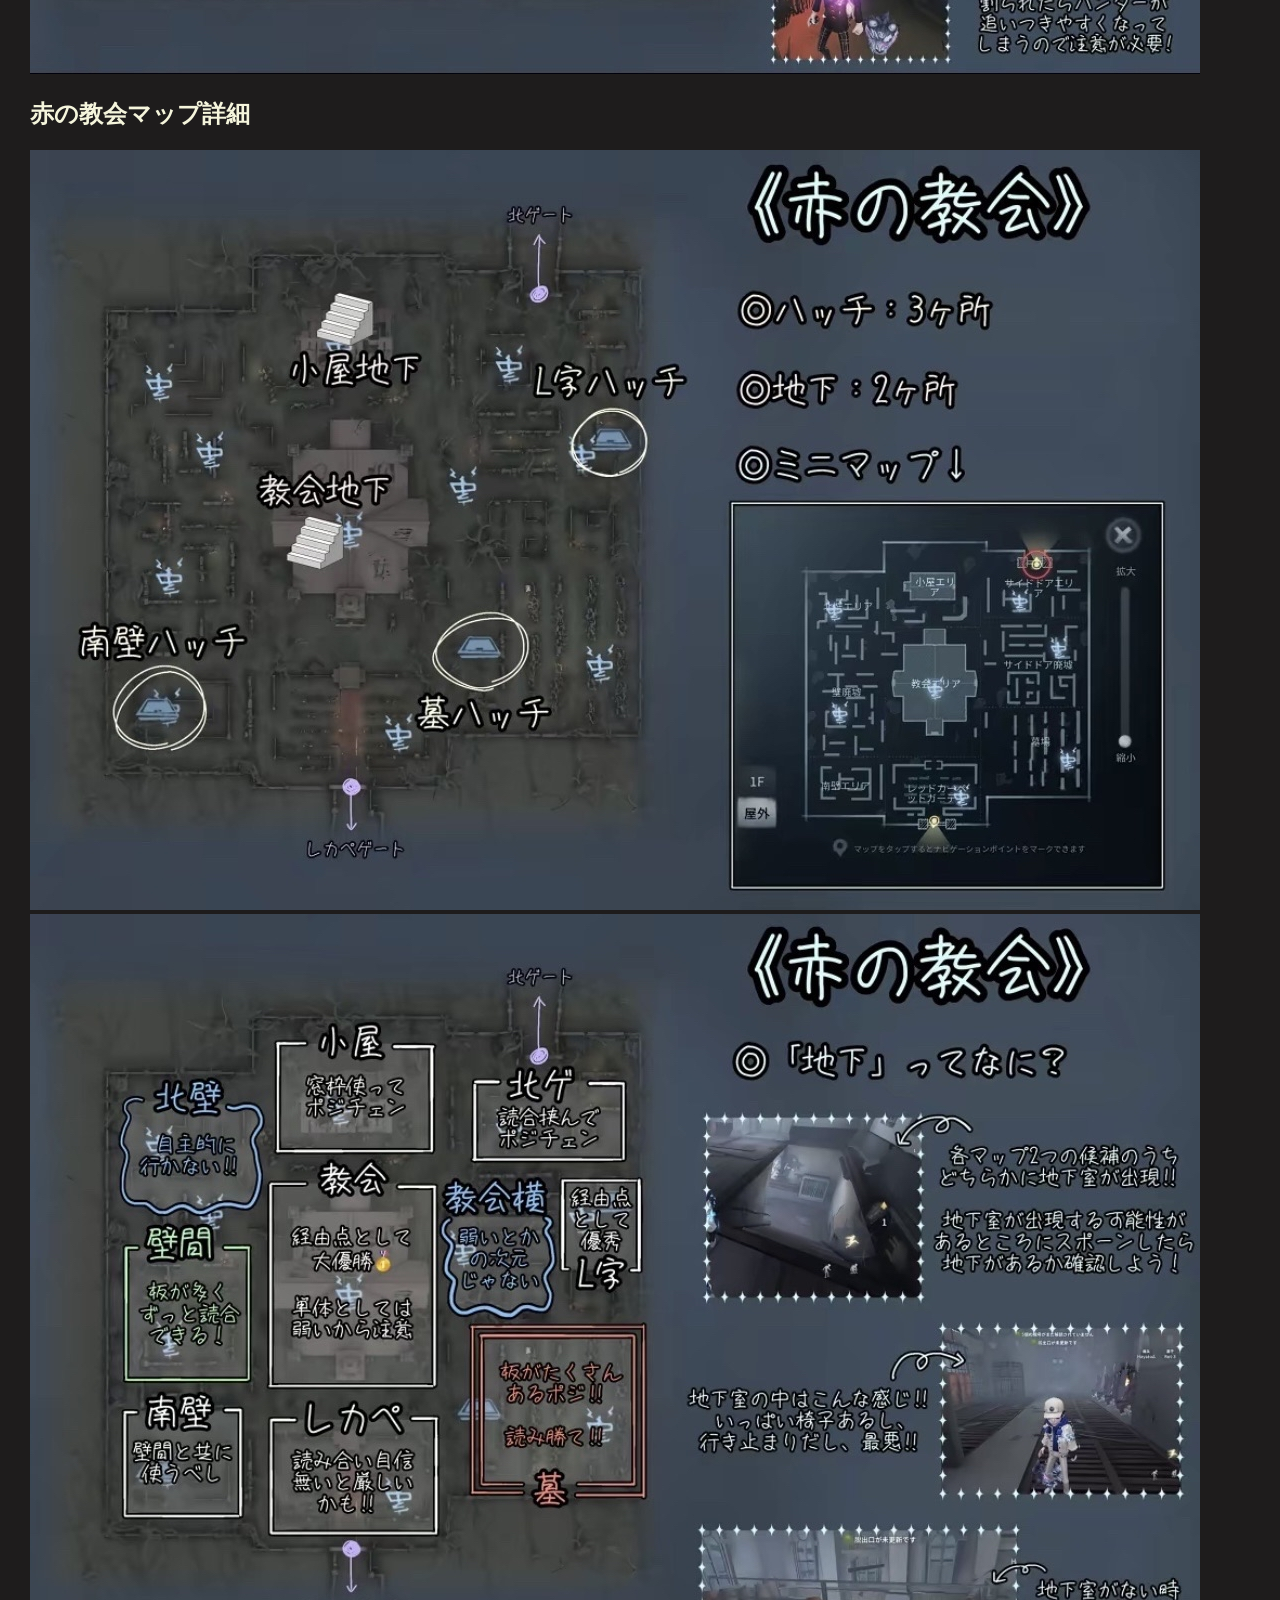
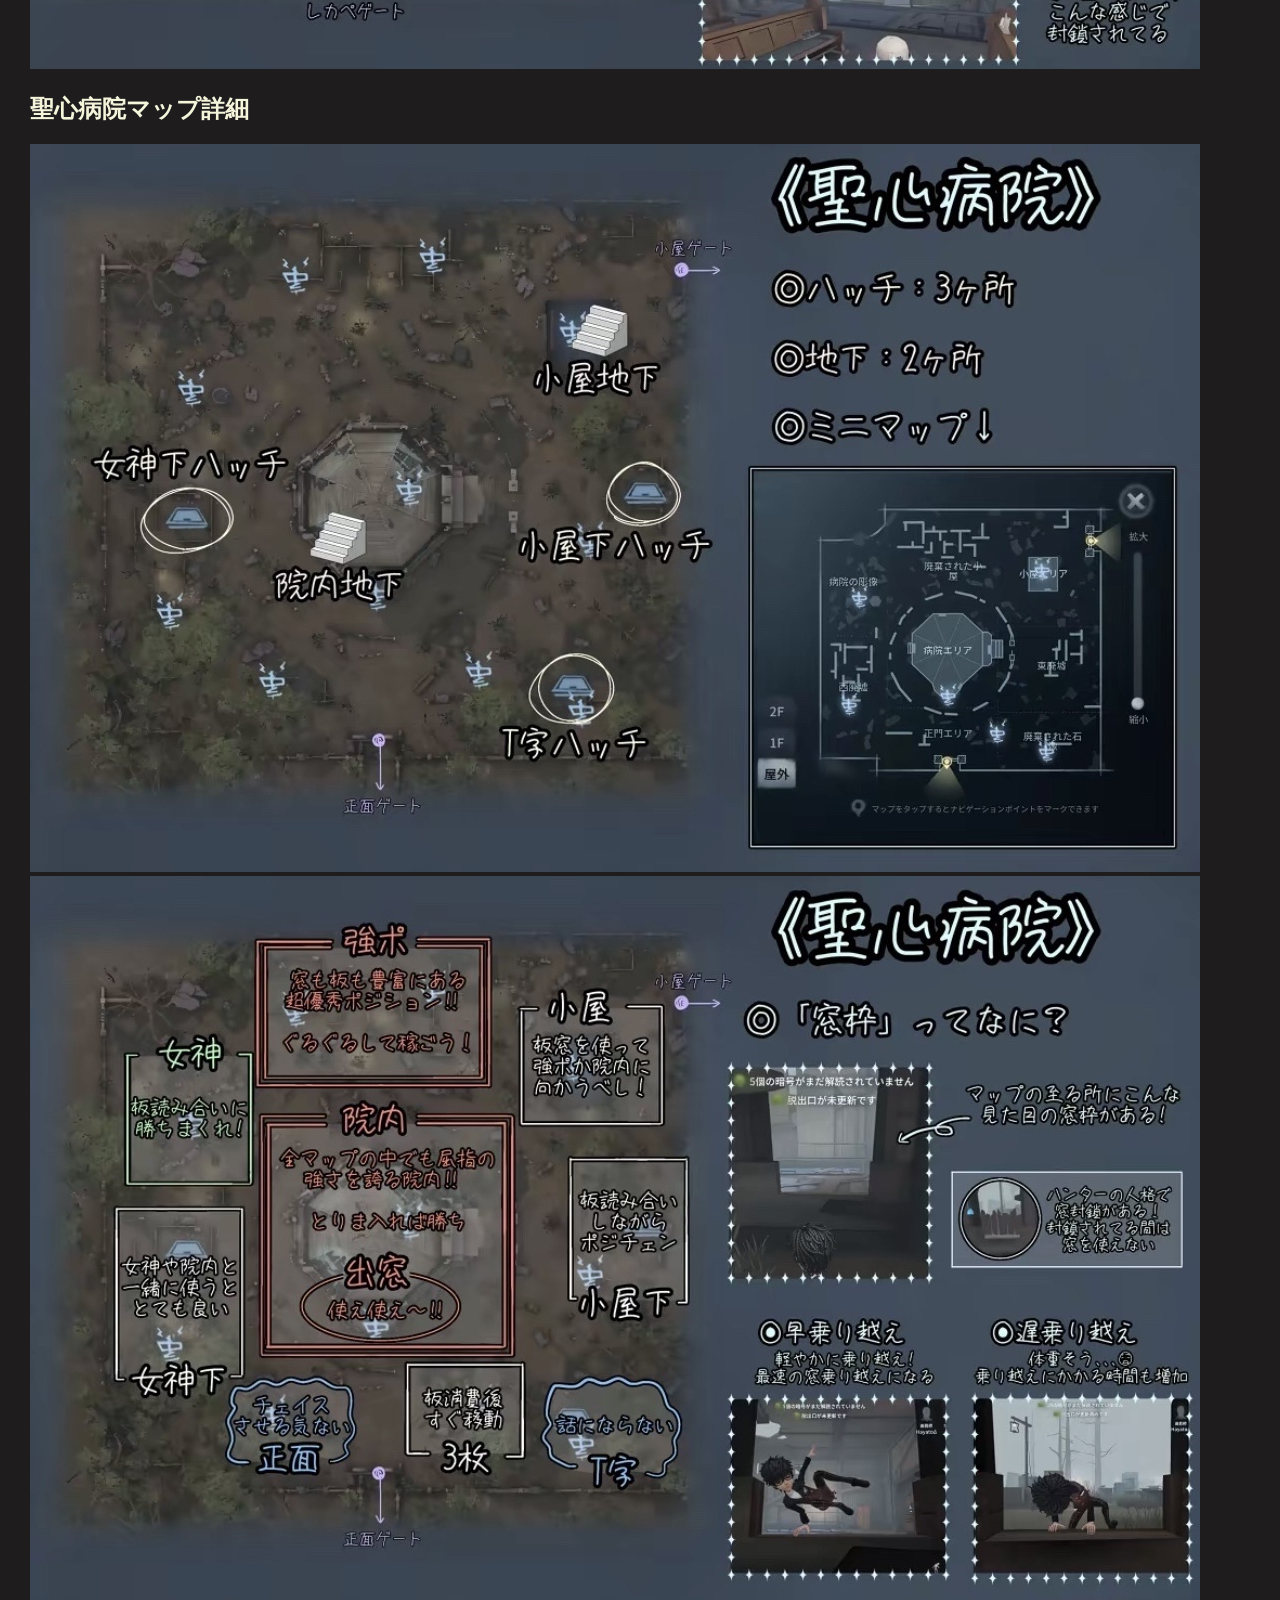
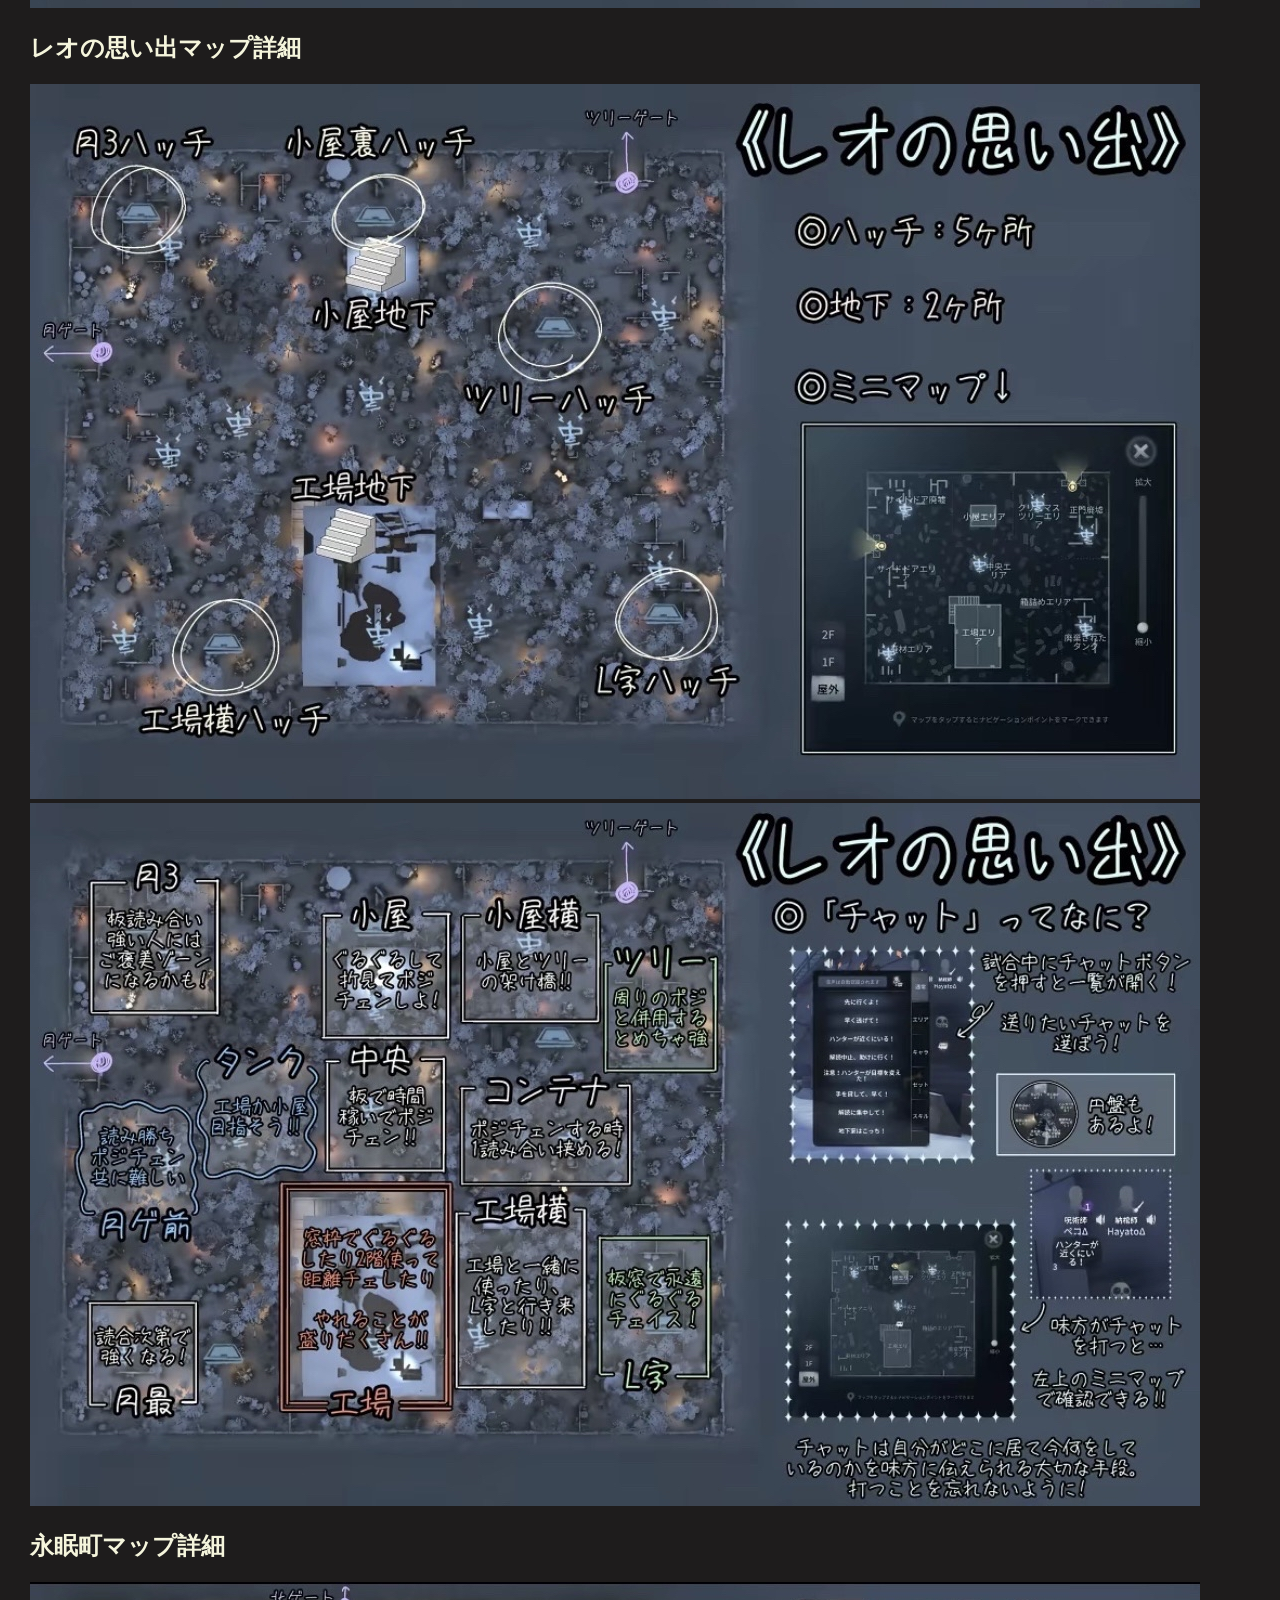
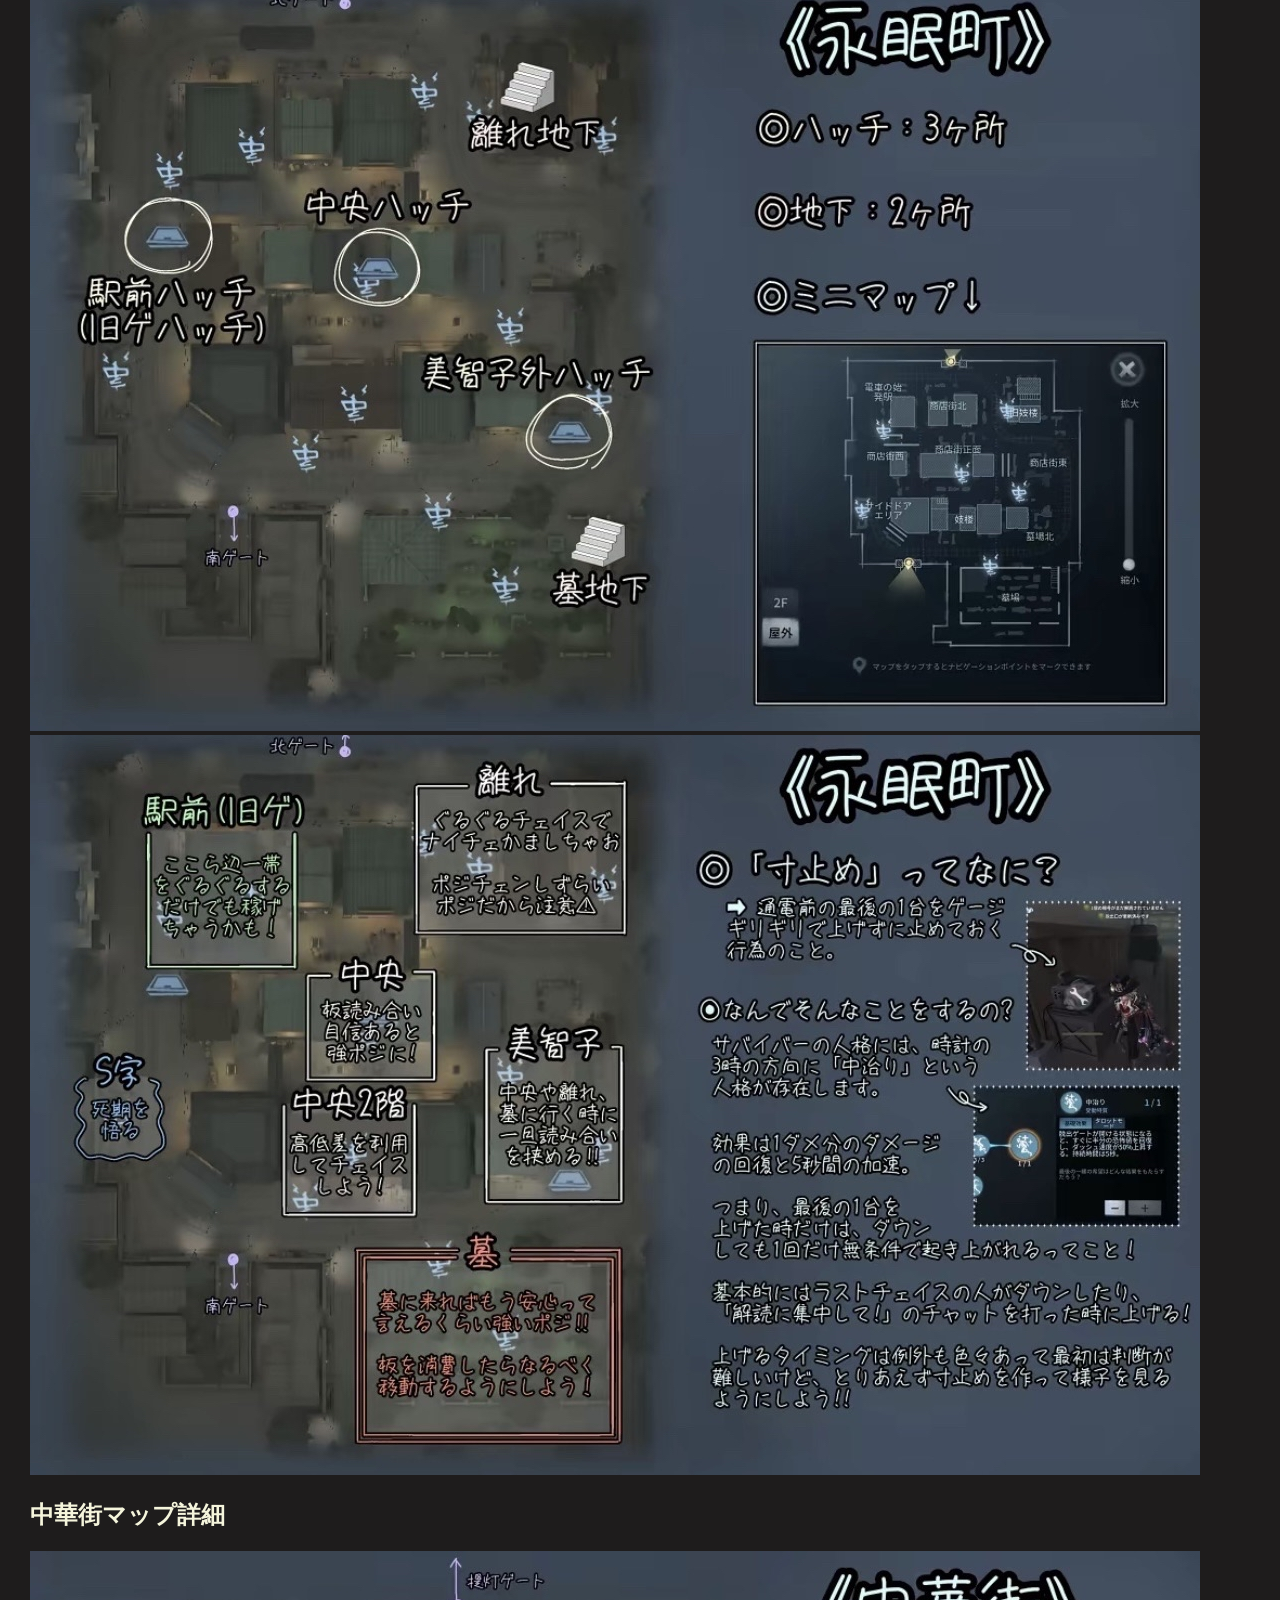
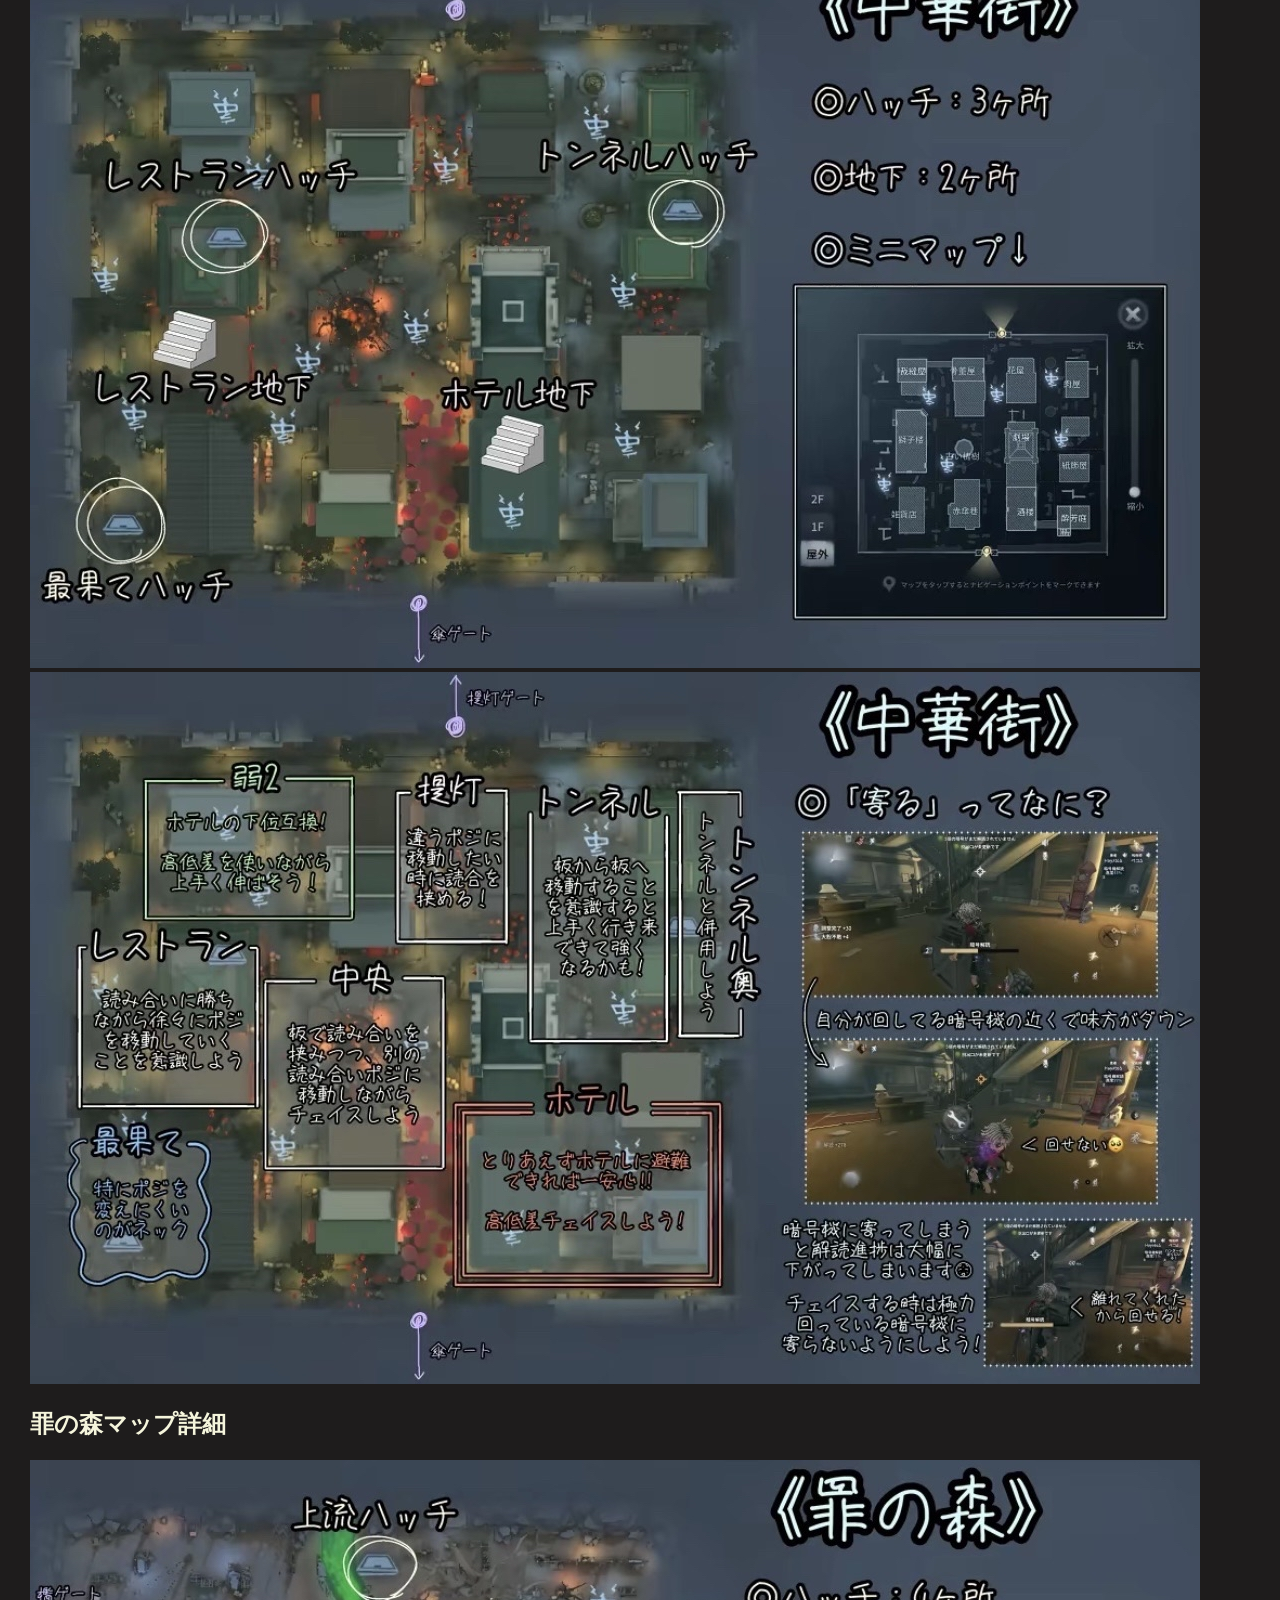
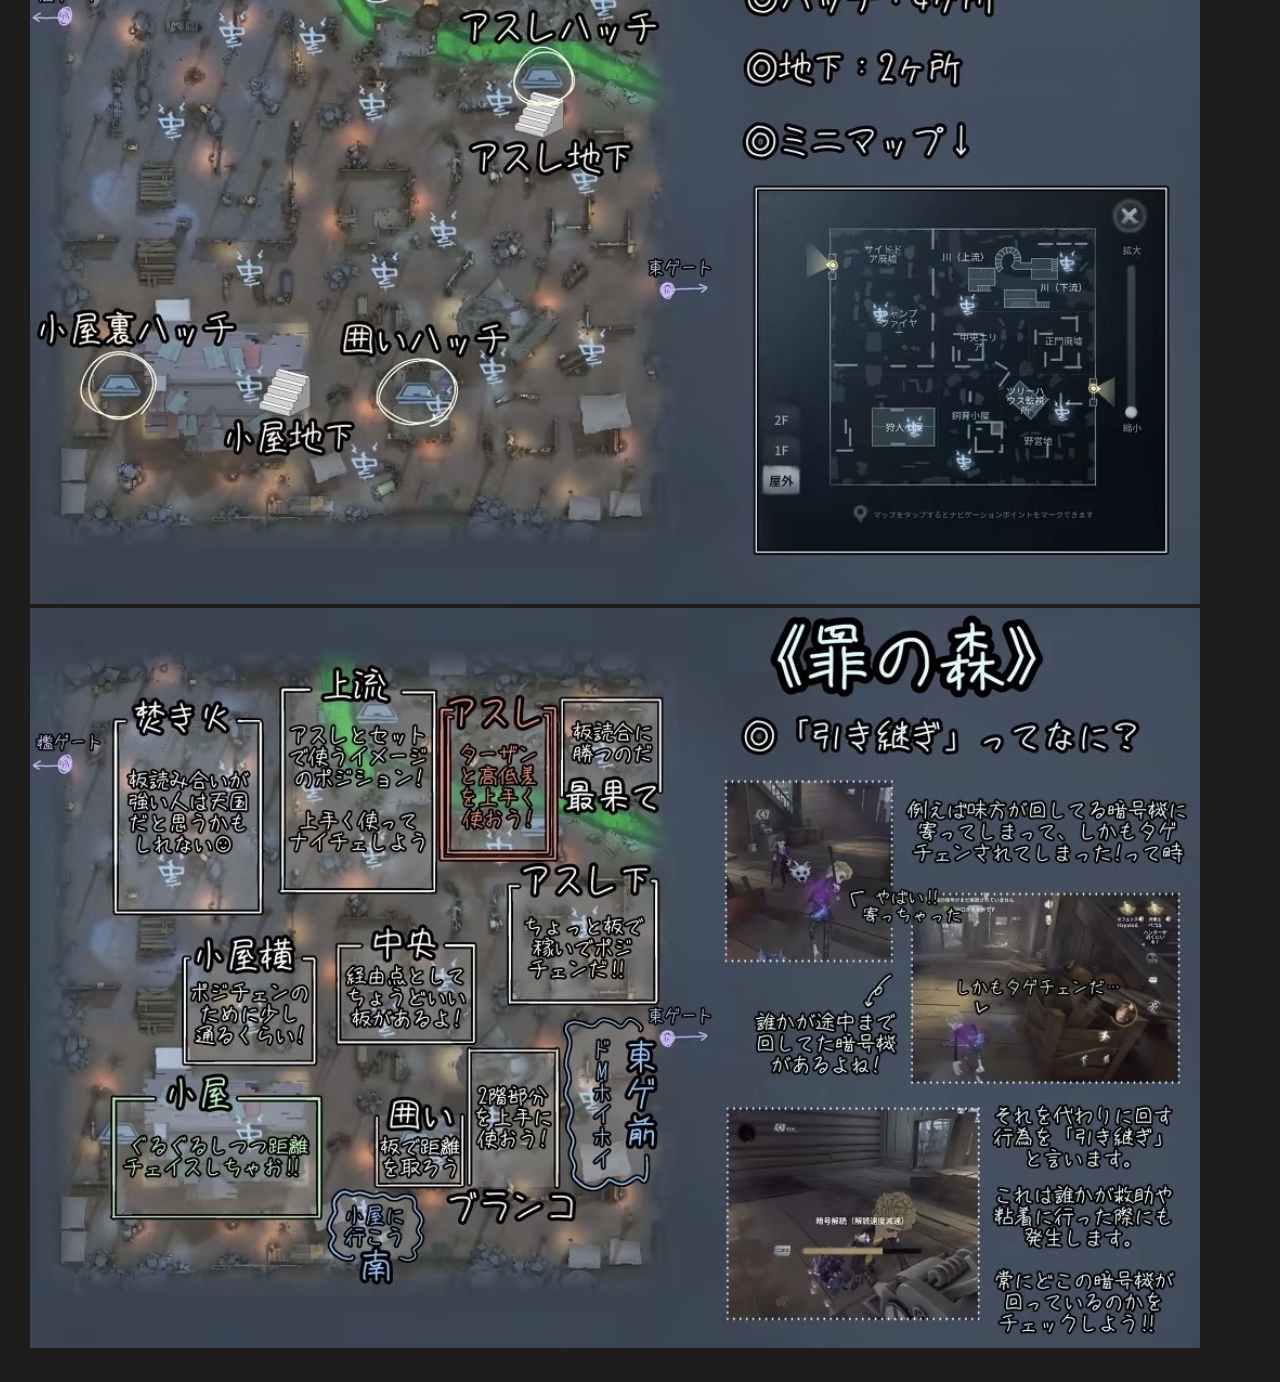
==== commit 1ce7655f: "サイトの画像と3段グリット追加。ヘッダー修正" ====
--- a/suporn.html
+++ b/suporn.html
@@ -2,8 +2,9 @@
 <html lang="ja">
 <head>
   <meta charset="UTF-8">
+  <meta name="viewport" content="width=device-width, initial-scale=1.0">
     <link rel="stylesheet" href="smile.css">
-  <link rel="stylesheet" href="sporn.css">
+    <link rel="stylesheet" href="sporn.css">
   <title>スポーン位置一覧</title>
 
 </head>
@@ -11,18 +12,17 @@
 <body>
 
    <div class="header">
+    <img src="./logob.png" alt="ロゴ黒">
     <div class="title"> 
-      <h2>第五人格データ倉庫</h2>
-    </div>
-      <div class="headerdata">
-      <h3>ランクマ</h3>
-      <h3>ハンター</h3>
-      <h3>サバイバー</h3>
-      <h3>環境キャラランキング</h3>
-      <h3>大会</h3>
-      <h3>About</h3>
+      <h2><a href="./index.html">第五人格データ倉庫</a></h2>
       </div>
-    
+        <div class="headerdata">
+        <h3><a href="./suporn.html" class="maph">マップ攻略</a></h3>
+        <h3>ハンター</h3>
+        <h3>サバイバー</h3>
+       <h3><a href="./ranking.html">環境キャラランキング</a></h3>
+        <h3><a href="./tournament.html">大会</a><h3>
+      </div>
   </div>
 
 
--- a/smile.css
+++ b/smile.css
@@ -1,21 +1,45 @@
+/* タイトル */
+h1, h2 {
+  font-family: 'Cinzel', serif;
+}
+
+
 body {
-  font-family: "Avenir Next";
+    font-family: 'Noto Sans JP', sans-serif;
     margin: 0;
-}
-
+   min-height: 100vh;
+   display: flex;           /* ← これが必須 */
+   flex-direction: column;
+}
+
+.main{
+  flex: 1;
+  background-color: black;
+}
 .header{
-    background-color: rgb(28, 205, 202);
+    background-color: black;
     color: aliceblue;
     display:flex;
-    padding: 0 20px;
+    padding: 0 40px;
     align-items: center;
-    gap: 40px;
+    gap: 20px;
     
-
-}
+}
+
+.header img{
+   width: 72px;
+  height: 72px;
+  object-fit: cover;
+
+}
+
 .title{
     display: flex;
-
+}
+
+.title a{
+    text-decoration: none;
+    color: inherit;
 }
 
 .headerdata{
@@ -24,39 +48,387 @@
     margin-left: auto;
 }
 
+.headerdata a {
+  text-decoration: none;
+  color: inherit;
+}
+
 .footer{
    text-align: center;
    padding: 10px 10px;
     color:white;
-    background-color: rgb(0, 213, 255);
-   
+    background-color: black;
 }
 
 .footer p{
     margin: 0;
 }
-.container {
-  max-width: 1200px;
-  margin: 0 auto;
-  padding: 40px 20px;
-}
-
-.cards {
-  display: flex;
-  gap: 20px;
-  flex-wrap: wrap;
-}
-
-.card {
-  width: calc(33% - 20px);
-  background: #1e1e1e;
-  color: white;
-  padding: 40px;
+
+.hero {
+  height: 420px;
+  background-image:
+    linear-gradient(90deg, rgba(0,0,0,0.75), rgba(0,0,0,0.2)),
+    url("./hero.png");
+  background-size: cover;
+  background-position: center;
+  display: flex;
+  align-items: center;
+}
+
+.hero-content {
+  margin-left: 8%;
+  color: #fff;
+}
+
+.hero-content h1 {
+  font-size: 48px;
+  letter-spacing: 0.08em;
+  margin-bottom: 20px;
+}
+
+.hero-content p {
+  font-size: 18px;
+  line-height: 1.1;
+  margin-bottom: 18px;
+}
+
+.hero-btn {
+  display: inline-block;
+  padding: 14px 32px;
+  border: 1px solid #aaa;
+  color: #fff;
+  text-decoration: none;
+  background: rgba(0,0,0,0.35);
+  border-radius: 4px;
+}
+
+.hero-btn:hover {
+  background: rgba(255,255,255,0.15);
+}
+
+.top-cards {
+  display: grid;
+  grid-template-columns: repeat(3, 1fr);
+  gap: 24px;
+  padding: 32px;
+}
+
+.panel {
+  background: rgba(10, 16, 28, 0.8);
+  border: 1px solid rgba(255,255,255,0.15);
   border-radius: 12px;
+  padding: 24px;
+  color: #fff;
+}
+
+.panel h2 {
+  font-size: 28px;
+  margin-top: 0;
+  margin-bottom: 20px;
+}
+
+/* ランキング */
+.ranking-tabs {
+  display: flex;
+  gap: 24px;
+  margin-bottom: 20px;
+  border-bottom: 1px solid rgba(255,255,255,0.15);
+  padding-bottom: 12px;
+}
+
+.ranking-tabs span {
+  color: #bbb;
+  font-weight: bold;
+}
+
+.ranking-tabs .active {
+  color: #ff5a4f;
+}
+
+.ranking-list {
+  display: flex;
+  flex-direction: column;
+  gap: 16px;
+  margin-bottom: 20px;
+}
+
+.rank-item {
+  display: flex;
+  align-items: center;
+  gap: 16px;
+}
+
+.rank-item img{
+   width: 72px;
+  height: 72px;
+  object-fit: cover;
+}
+
+.tier {
+  font-size: 48px;
+  font-weight: bold;
+  width: 40px;
   text-align: center;
-  transition: 0.2s;
-}
-
-.card:hover {
-  transform: translateY(-5px);
+}
+
+.tier.s {
+  color: #d9a441;
+}
+
+.tier.a {
+  color: #8f7cff;
+}
+
+.rank-text h3 {
+  margin: 0 0 6px;
+  font-size: 28px;
+}
+
+.rank-text p {
+  margin: 0;
+  color: #cfcfcf;
+  line-height: 1.6;
+}
+
+/* 更新情報 */
+.update-list {
+  list-style: none;
+  padding: 0;
+  margin: 0 0 20px;
+}
+
+.update-list li {
+  padding: 10px 0;
+  border-bottom: 1px solid rgba(255,255,255,0.1);
+  line-height: 1.7;
+}
+
+/* ボタン */
+.panel-btn {
+  display: inline-block;
+  margin-top: 10px;
+  padding: 12px 24px;
+  border: 1px solid rgba(255,255,255,0.25);
+  border-radius: 8px;
+  color: #fff;
+  text-decoration: none;
+  background: rgba(255,255,255,0.05);
+}
+
+.panel-btn:hover {
+  background: rgba(255,255,255,0.12);
+}
+
+/* おすすめコンテンツ */
+.recommend-list {
+  display: flex;
+  flex-direction: column;
+  gap: 16px;
+}
+
+.recommend-item {
+  display: flex;
+  gap: 16px;
+  align-items: center;
+  padding: 12px;
+  border: 1px solid rgba(255,255,255,0.12);
+  border-radius: 10px;
+  text-decoration: none;
+  color: #fff;
+  background: rgba(255,255,255,0.03);
+}
+
+.recommend-item:hover {
+  background: rgba(255,255,255,0.08);
+}
+
+.recommend-item img {
+  width: 110px;
+  height: 70px;
+  object-fit: cover;
+  border-radius: 8px;
+  display: block;
+}
+
+.recommend-text h3 {
+  margin: 0 0 8px;
+  font-size: 24px;
+}
+
+.recommend-text p {
+  margin: 0;
+  font-size: 14px;
+  line-height: 1.6;
+  color: #d0d0d0;
+}
+
+@media (max-width: 900px) {
+  .top-cards {
+    grid-template-columns: 1fr;
+  }
+
+  /* 
+    スマホや狭い画面では、下段カードも1列にする。
+  */
+  .info-cards {
+    grid-template-columns: 1fr;
+  }
+}
+
+/* =========================
+   下段ミニ情報エリア
+   今日のおすすめハンター / クールタイム / Tips
+========================= */
+
+/* 
+  info-cards全体を横3列にする。
+  上の top-cards と同じようにgridを使うと統一感が出る。
+*/
+.info-cards {
+  display: grid;
+  grid-template-columns: repeat(3, 1fr);
+  gap: 24px;
+  padding: 0 32px 32px;
+}
+
+/* 
+  mini-panelは下段用の小さめカード。
+  panelより少し高さを抑えたデザインにする。
+*/
+.mini-panel {
+  background: rgba(10, 16, 28, 0.8);
+  border: 1px solid rgba(255,255,255,0.15);
+  border-radius: 12px;
+  padding: 20px;
+  color: #fff;
+}
+
+/* 
+  下段カードの見出し。
+  上段のpanel h2より少し小さくして、
+  ミニ情報っぽくする。
+*/
+.mini-panel h2 {
+  font-size: 24px;
+  margin-top: 0;
+  margin-bottom: 16px;
+  border-bottom: 1px solid rgba(255,255,255,0.15);
+  padding-bottom: 10px;
+}
+
+/* =========================
+   今日のおすすめハンター
+========================= */
+
+/* 
+  画像とテキストを横並びにする。
+  画像が左、説明が右。
+*/
+.hunter-pick {
+  display: flex;
+  gap: 16px;
+  align-items: center;
+}
+
+/* 
+  画像サイズを固定。
+  ここを大きくすると、カード全体の縦幅も大きくなる。
+*/
+.hunter-pick img {
+  width: 110px;
+  height: 110px;
+  object-fit: cover;
+  border-radius: 10px;
+  border: 1px solid rgba(255,255,255,0.18);
+}
+
+/* 
+  ハンター名。
+*/
+.hunter-pick-text h3 {
+  margin: 0 0 8px;
+  font-size: 24px;
+}
+
+/* 
+  説明文。
+*/
+.hunter-pick-text p {
+  margin: 0;
+  color: #d0d0d0;
+  font-size: 14px;
+  line-height: 1.7;
+}
+
+/* =========================
+   クールタイム早見表
+========================= */
+
+/* 
+  ulの点を消して、縦長のリストにする。
+*/
+.cooltime-list {
+  list-style: none;
+  margin: 0;
+  padding: 0;
+}
+
+/* 
+  1行ごとのクールタイム。
+  左にスキル名、右に秒数。
+*/
+.cooltime-list li {
+  display: flex;
+  justify-content: space-between;
+  align-items: center;
+  padding: 10px 4px;
+  border-bottom: 1px solid rgba(255,255,255,0.12);
+}
+
+/* 
+  スキル名。
+*/
+.skill-name {
+  color: #e8e8e8;
+  font-weight: bold;
+}
+
+/* 
+  秒数。
+  赤系にして重要情報っぽく見せる。
+*/
+.skill-time {
+  color: #ff5a4f;
+  font-weight: bold;
+}
+
+/* =========================
+   ワンポイントTips
+========================= */
+
+
+
+
+
+/* =========================
+   下段用ボタン
+========================= */
+
+/* 
+  上段のpanel-btnより少し小さめのボタン。
+*/
+.mini-btn {
+  display: inline-block;
+  margin-top: 16px;
+  padding: 10px 22px;
+  border: 1px solid rgba(255,255,255,0.25);
+  border-radius: 8px;
+  color: #fff;
+  text-decoration: none;
+  background: rgba(255,255,255,0.05);
+  font-size: 14px;
+}
+
+.mini-btn:hover {
+  background: rgba(255,255,255,0.12);
 }
--- a/sporn.css
+++ b/sporn.css
@@ -6,3 +6,10 @@
 h1{
     color: brown;    
 }
+
+h2{
+    color: beige;
+}
+body{
+    background-color: rgb(30, 28, 28);
+}
